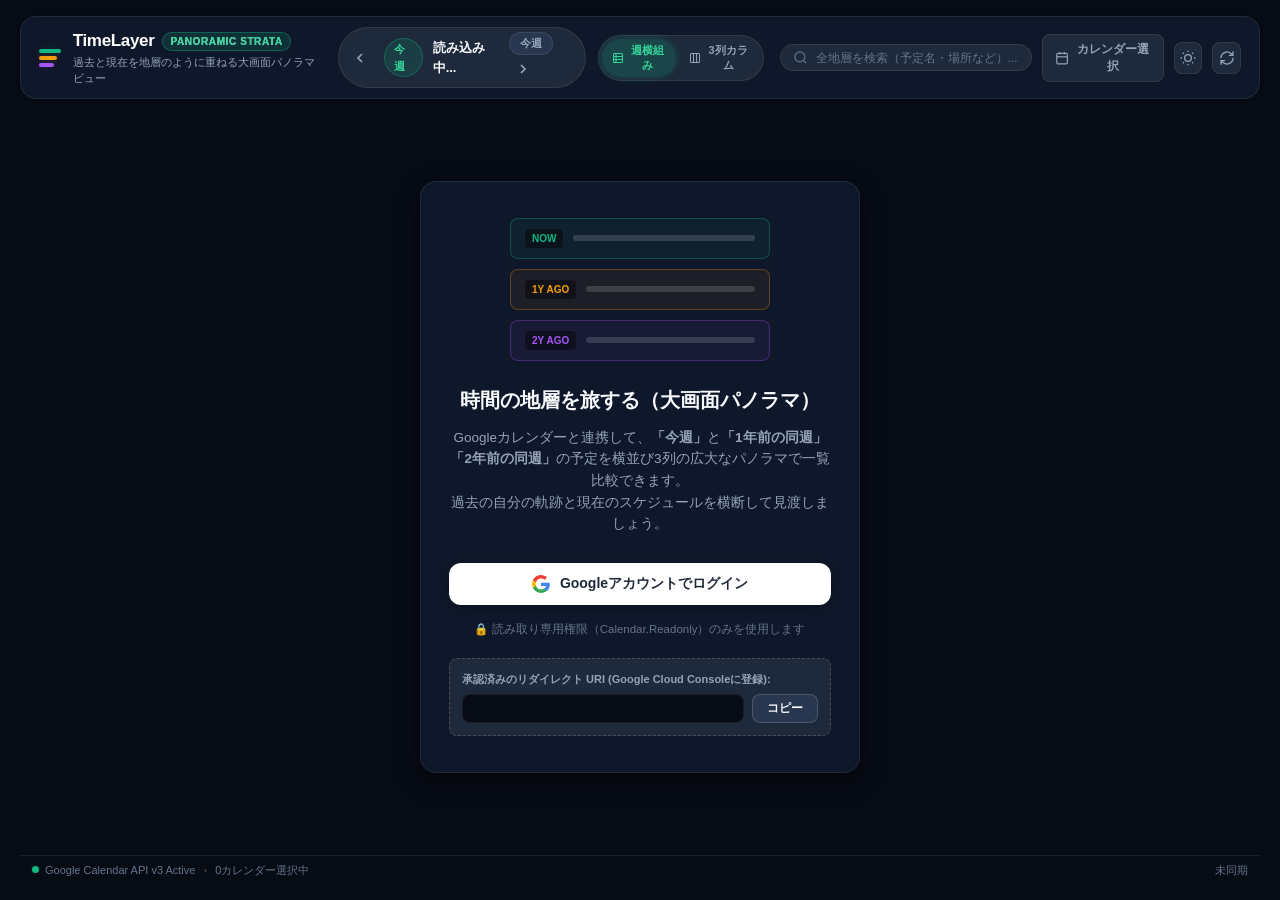
==== dashboard.html @ ed88b3fb "chore: bundle fonts locally and add CWS packaging script - Replace Google Fonts CDN with locally bun" ====
<!DOCTYPE html>
<html lang="ja">
<head>
  <meta charset="UTF-8">
  <meta name="viewport" content="width=device-width, initial-scale=1.0">
  <title>TimeLayer - 大画面地層ダッシュボード</title>
  <link rel="stylesheet" href="fonts/fonts.css">
  <link rel="stylesheet" href="dashboard.css">
</head>
<body>
  <div class="dashboard-container">
    <!-- Top Global App Bar -->
    <header class="dashboard-header">
      <div class="header-brand">
        <div class="brand-icon">
          <span class="strata-bar strata-1"></span>
          <span class="strata-bar strata-2"></span>
          <span class="strata-bar strata-3"></span>
        </div>
        <div class="brand-info">
          <h1 class="brand-title">TimeLayer <span class="badge-pro">Panoramic Strata</span></h1>
          <span class="brand-subtitle">過去と現在を地層のように重ねる大画面パノラマビュー</span>
        </div>
      </div>

      <!-- Center Week Navigator & View Switcher -->
      <div class="header-nav-center">
        <div class="week-nav-bar">
          <button id="prev-week-btn" class="nav-btn" title="前の週" aria-label="前の週">
            <svg viewBox="0 0 24 24" width="16" height="16" fill="none" stroke="currentColor" stroke-width="2.5">
              <polyline points="15 18 9 12 15 6"></polyline>
            </svg>
          </button>
          <div class="week-info">
            <span id="week-relative-label" class="week-relative-tag">今週</span>
            <span id="week-range-text" class="week-range-text">読み込み中...</span>
          </div>
          <div class="nav-right">
            <button id="today-week-btn" class="pill-btn" title="今週に戻る">今週</button>
            <button id="next-week-btn" class="nav-btn" title="次の週" aria-label="次の週">
              <svg viewBox="0 0 24 24" width="16" height="16" fill="none" stroke="currentColor" stroke-width="2.5">
                <polyline points="9 18 15 12 9 6"></polyline>
              </svg>
            </button>
          </div>
        </div>

        <!-- View Mode Switcher -->
        <div class="view-switcher" role="group" aria-label="表示モード切替">
          <button id="btn-view-matrix" class="view-switch-btn active" title="週を横組み（曜日×地層マトリクス）で比較表示">
            <svg viewBox="0 0 24 24" width="14" height="14" fill="none" stroke="currentColor" stroke-width="2">
              <rect x="3" y="3" width="18" height="18" rx="2"/>
              <line x1="3" y1="9" x2="21" y2="9"/>
              <line x1="3" y1="15" x2="21" y2="15"/>
              <line x1="8" y1="3" x2="8" y2="21"/>
            </svg>
            <span>週横組み</span>
          </button>
          <button id="btn-view-columns" class="view-switch-btn" title="年別3列カラムで縦スクロール表示">
            <svg viewBox="0 0 24 24" width="14" height="14" fill="none" stroke="currentColor" stroke-width="2">
              <rect x="3" y="3" width="18" height="18" rx="2"/>
              <line x1="9" y1="3" x2="9" y2="21"/>
              <line x1="15" y1="3" x2="15" y2="21"/>
            </svg>
            <span>3列カラム</span>
          </button>
        </div>
      </div>

      <!-- Right Header Actions -->
      <div class="header-actions">
        <!-- Search Toggle -->
        <div class="header-search-box">
          <svg class="search-icon" viewBox="0 0 24 24" width="15" height="15" fill="none" stroke="currentColor" stroke-width="2">
            <circle cx="11" cy="11" r="8"/>
            <line x1="21" y1="21" x2="16.65" y2="16.65"/>
          </svg>
          <input type="text" id="search-input" class="search-input" placeholder="全地層を検索（予定名・場所など）..." autocomplete="off">
          <button id="search-clear-btn" class="search-clear-btn hidden" title="クリア">&times;</button>
          <span id="search-match-count" class="search-match-count hidden">0件</span>
        </div>

        <!-- Calendar Selector Toggle -->
        <button id="calendar-toggle-btn" class="action-btn" title="表示カレンダーを選択・管理">
          <svg viewBox="0 0 24 24" width="16" height="16" fill="none" stroke="currentColor" stroke-width="2">
            <rect x="3" y="4" width="18" height="18" rx="2" ry="2"/>
            <line x1="16" y1="2" x2="16" y2="6"/>
            <line x1="8" y1="2" x2="8" y2="6"/>
            <line x1="3" y1="10" x2="21" y2="10"/>
          </svg>
          <span id="calendar-btn-label">カレンダー選択</span>
          <span id="calendar-badge-count" class="action-badge hidden">0</span>
        </button>

        <!-- Theme Switcher (Dark / Light) -->
        <button id="theme-toggle-btn" class="icon-btn" title="ライトモードに切り替え" aria-label="テーマ切替">
          <svg class="theme-icon sun-icon" viewBox="0 0 24 24" width="16" height="16" fill="none" stroke="currentColor" stroke-width="2">
            <circle cx="12" cy="12" r="5"/>
            <line x1="12" y1="1" x2="12" y2="3"/>
            <line x1="12" y1="21" x2="12" y2="23"/>
            <line x1="4.22" y1="4.22" x2="5.64" y2="5.64"/>
            <line x1="18.36" y1="18.36" x2="19.78" y2="19.78"/>
            <line x1="1" y1="12" x2="3" y2="12"/>
            <line x1="21" y1="12" x2="23" y2="12"/>
            <line x1="4.22" y1="19.78" x2="5.64" y2="18.36"/>
            <line x1="18.36" y1="5.64" x2="19.78" y2="4.22"/>
          </svg>
          <svg class="theme-icon moon-icon" viewBox="0 0 24 24" width="16" height="16" fill="none" stroke="currentColor" stroke-width="2">
            <path d="M21 12.79A9 9 0 1 1 11.21 3 7 7 0 0 0 21 12.79z"/>
          </svg>
        </button>

        <!-- Refresh -->
        <button id="refresh-btn" class="icon-btn" title="カレンダーを更新" aria-label="更新">
          <svg viewBox="0 0 24 24" width="16" height="16" fill="none" stroke="currentColor" stroke-width="2">
            <path d="M21 2v6h-6M3 12a9 9 0 0 1 15-6.7L21 8M3 22v-6h6M21 12a9 9 0 0 1-15 6.7L3 16"/>
          </svg>
        </button>

        <!-- Sign Out -->
        <button id="signout-btn" class="icon-btn hidden" title="ログアウト" aria-label="ログアウト">
          <svg viewBox="0 0 24 24" width="16" height="16" fill="none" stroke="currentColor" stroke-width="2">
            <path d="M9 21H5a2 2 0 0 1-2-2V5a2 2 0 0 1 2-2h4M16 17l5-5-5-5M21 12H9"/>
          </svg>
        </button>
      </div>
    </header>

    <!-- Alert Banner -->
    <div id="alert-banner" class="alert-banner hidden">
      <span class="alert-icon">⚠️</span>
      <span id="alert-message" class="alert-message"></span>
      <button id="alert-close" class="alert-close">&times;</button>
    </div>

    <!-- Calendar Manager Dropdown / Modal -->
    <div id="calendar-panel" class="calendar-modal-backdrop hidden">
      <div class="calendar-modal-card">
        <div class="calendar-panel-header">
          <div class="calendar-panel-title-group">
            <span class="panel-icon">📅</span>
            <span class="panel-title">表示カレンダーの選択</span>
            <span id="calendar-selected-summary" class="calendar-summary-tag">0件選択中</span>
          </div>
          <button id="calendar-panel-close" class="panel-close-btn">&times;</button>
        </div>

        <div class="calendar-actions-bar">
          <button id="btn-cal-all" class="cal-action-btn">すべて選択</button>
          <button id="btn-cal-primary" class="cal-action-btn">メインのみ</button>
          <button id="btn-cal-holiday" class="cal-action-btn">祝日切替</button>
          <button id="btn-cal-reload" class="cal-action-btn icon-only" title="カレンダー一覧を再取得">
            <svg viewBox="0 0 24 24" width="14" height="14" fill="none" stroke="currentColor" stroke-width="2">
              <path d="M21 2v6h-6M3 12a9 9 0 0 1 15-6.7L21 8M3 22v-6h6M21 12a9 9 0 0 1-15 6.7L3 16"/>
            </svg>
          </button>
        </div>

        <div id="calendar-list-loading" class="calendar-list-loading hidden">
          <div class="mini-spinner"></div>
          <span>カレンダーを取得中...</span>
        </div>

        <div id="calendar-list" class="calendar-list">
          <!-- JSで動的生成 -->
        </div>
      </div>
    </div>

    <!-- View 1: Auth Screen (未認証時) -->
    <section id="auth-view" class="view-panel auth-view">
      <div class="welcome-card">
        <div class="welcome-visual">
          <div class="layer-stack-visual">
            <div class="mock-layer layer-current">
              <span class="mock-badge">NOW</span>
              <span class="mock-line"></span>
            </div>
            <div class="mock-layer layer-1yr">
              <span class="mock-badge">1Y AGO</span>
              <span class="mock-line"></span>
            </div>
            <div class="mock-layer layer-2yr">
              <span class="mock-badge">2Y AGO</span>
              <span class="mock-line"></span>
            </div>
          </div>
        </div>

        <h2 class="welcome-title">時間の地層を旅する（大画面パノラマ）</h2>
        <p class="welcome-desc">
          Googleカレンダーと連携して、<strong>「今週」</strong>と<strong>「1年前の同週」「2年前の同週」</strong>の予定を横並び3列の広大なパノラマで一覧比較できます。<br>
          過去の自分の軌跡と現在のスケジュールを横断して見渡しましょう。
        </p>

        <button id="signin-btn" class="google-signin-btn">
          <svg class="google-icon" viewBox="0 0 24 24" width="18" height="18">
            <path fill="#4285F4" d="M23.745 12.27c0-.7-.06-1.4-.19-2.07H12v4.51h6.6c-.29 1.52-1.14 2.82-2.4 3.68v3.05h3.88c2.27-2.09 3.66-5.17 3.66-9.17z"/>
            <path fill="#34A853" d="M12 24c3.24 0 5.95-1.08 7.93-2.91l-3.88-3.05c-1.08.72-2.45 1.16-4.05 1.16-3.12 0-5.77-2.1-6.72-4.93H1.25v3.15C3.26 21.36 7.33 24 12 24z"/>
            <path fill="#FBBC05" d="M5.28 14.27c-.25-.72-.38-1.49-.38-2.27s.13-1.55.38-2.27V6.58H1.25C.45 8.18 0 9.99 0 12s.45 3.82 1.25 5.42l4.03-3.15z"/>
            <path fill="#EA4335" d="M12 4.75c1.77 0 3.35.61 4.6 1.8l3.42-3.42C17.95 1.19 15.24 0 12 0 7.33 0 3.26 2.64 1.25 6.58l4.03 3.15c.95-2.83 3.6-4.98 6.72-4.98z"/>
          </svg>
          <span>Googleアカウントでログイン</span>
        </button>

        <div class="auth-security-notice">
          <span>🔒 読み取り専用権限（Calendar.Readonly）のみを使用します</span>
        </div>

        <!-- Google Cloud 設定用リダイレクトURI表示 -->
        <div class="redirect-uri-box">
          <span class="redirect-uri-label">承認済みのリダイレクト URI (Google Cloud Consoleに登録):</span>
          <div class="redirect-uri-input-group">
            <input type="text" id="redirect-uri-input" readonly>
            <button id="copy-uri-btn" class="copy-btn" title="URIをコピー">コピー</button>
          </div>
        </div>
      </div>
    </section>

    <!-- View 2: Main Panoramic View (Authenticated) -->
    <main id="main-view" class="view-panel main-view hidden">
      <!-- Loading Overlay -->
      <div id="loader" class="loader-overlay hidden">
        <div class="loader-spinner"></div>
        <span class="loader-text">全地層（現在・1年前・2年前）を発掘中...</span>
      </div>

      <!-- View Mode A: Week Matrix View (週横組み: 曜日横軸 × 3地層縦軸) -->
      <div id="view-matrix" class="matrix-view">
        <div class="matrix-scroll-wrapper">
          <div class="matrix-table">
            <!-- 曜日ヘッダー行 -->
            <div class="matrix-header-row">
              <div class="matrix-corner-cell">
                <span class="matrix-corner-tag">地層 \ 曜日</span>
              </div>
              <div class="matrix-day-header" data-day="0">
                <span class="day-name day-sun">日</span>
                <span class="day-sub" id="header-date-0">-</span>
              </div>
              <div class="matrix-day-header" data-day="1">
                <span class="day-name">月</span>
                <span class="day-sub" id="header-date-1">-</span>
              </div>
              <div class="matrix-day-header" data-day="2">
                <span class="day-name">火</span>
                <span class="day-sub" id="header-date-2">-</span>
              </div>
              <div class="matrix-day-header" data-day="3">
                <span class="day-name">水</span>
                <span class="day-sub" id="header-date-3">-</span>
              </div>
              <div class="matrix-day-header" data-day="4">
                <span class="day-name">木</span>
                <span class="day-sub" id="header-date-4">-</span>
              </div>
              <div class="matrix-day-header" data-day="5">
                <span class="day-name">金</span>
                <span class="day-sub" id="header-date-5">-</span>
              </div>
              <div class="matrix-day-header" data-day="6">
                <span class="day-name day-sat">土</span>
                <span class="day-sub" id="header-date-6">-</span>
              </div>
            </div>

            <!-- 地層行 1: 表層 (現在) -->
            <div class="matrix-strata-row layer-theme-present" id="matrix-row-present">
              <div class="matrix-strata-label-cell">
                <span class="layer-pill">Layer 01</span>
                <span class="matrix-strata-title">表層 (現在)</span>
                <span id="matrix-date-present" class="matrix-strata-sub">-</span>
                <span id="matrix-count-present" class="event-count-badge">0件</span>
              </div>
              <div class="matrix-strata-content-area">
                <!-- 複数日にまたがる全日予定の帯トラック -->
                <div class="matrix-multi-day-track" id="multi-day-present"></div>
                <!-- 7曜日の通常イベントセル -->
                <div class="matrix-single-days-row">
                  <div class="matrix-day-cell" data-layer="present" data-day="0"></div>
                  <div class="matrix-day-cell" data-layer="present" data-day="1"></div>
                  <div class="matrix-day-cell" data-layer="present" data-day="2"></div>
                  <div class="matrix-day-cell" data-layer="present" data-day="3"></div>
                  <div class="matrix-day-cell" data-layer="present" data-day="4"></div>
                  <div class="matrix-day-cell" data-layer="present" data-day="5"></div>
                  <div class="matrix-day-cell" data-layer="present" data-day="6"></div>
                </div>
              </div>
            </div>

            <!-- 地層行 2: 中間層 (1年前) -->
            <div class="matrix-strata-row layer-theme-1yr" id="matrix-row-1yr">
              <div class="matrix-strata-label-cell">
                <span class="layer-pill">Layer 02</span>
                <span class="matrix-strata-title">中間層 (1年前)</span>
                <span id="matrix-date-1yr" class="matrix-strata-sub">-</span>
                <span id="matrix-count-1yr" class="event-count-badge">0件</span>
              </div>
              <div class="matrix-strata-content-area">
                <!-- 複数日にまたがる全日予定の帯トラック -->
                <div class="matrix-multi-day-track" id="multi-day-1yr"></div>
                <!-- 7曜日の通常イベントセル -->
                <div class="matrix-single-days-row">
                  <div class="matrix-day-cell" data-layer="1yr" data-day="0"></div>
                  <div class="matrix-day-cell" data-layer="1yr" data-day="1"></div>
                  <div class="matrix-day-cell" data-layer="1yr" data-day="2"></div>
                  <div class="matrix-day-cell" data-layer="1yr" data-day="3"></div>
                  <div class="matrix-day-cell" data-layer="1yr" data-day="4"></div>
                  <div class="matrix-day-cell" data-layer="1yr" data-day="5"></div>
                  <div class="matrix-day-cell" data-layer="1yr" data-day="6"></div>
                </div>
              </div>
            </div>

            <!-- 地層行 3: 深層 (2年前) -->
            <div class="matrix-strata-row layer-theme-2yr" id="matrix-row-2yr">
              <div class="matrix-strata-label-cell">
                <span class="layer-pill">Layer 03</span>
                <span class="matrix-strata-title">深層 (2年前)</span>
                <span id="matrix-date-2yr" class="matrix-strata-sub">-</span>
                <span id="matrix-count-2yr" class="event-count-badge">0件</span>
              </div>
              <div class="matrix-strata-content-area">
                <!-- 複数日にまたがる全日予定の帯トラック -->
                <div class="matrix-multi-day-track" id="multi-day-2yr"></div>
                <!-- 7曜日の通常イベントセル -->
                <div class="matrix-single-days-row">
                  <div class="matrix-day-cell" data-layer="2yr" data-day="0"></div>
                  <div class="matrix-day-cell" data-layer="2yr" data-day="1"></div>
                  <div class="matrix-day-cell" data-layer="2yr" data-day="2"></div>
                  <div class="matrix-day-cell" data-layer="2yr" data-day="3"></div>
                  <div class="matrix-day-cell" data-layer="2yr" data-day="4"></div>
                  <div class="matrix-day-cell" data-layer="2yr" data-day="5"></div>
                  <div class="matrix-day-cell" data-layer="2yr" data-day="6"></div>
                </div>
              </div>
            </div>
          </div>
        </div>
      </div>

      <!-- View Mode B: 3-Column Panoramic Strata Grid (年別3列縦スクロール) -->
      <div id="view-columns" class="columns-view hidden">
        <div class="panoramic-grid">
          <!-- Column 1: Present (Surface) -->
          <section class="strata-column layer-theme-present" id="col-present">
            <header class="column-header">
              <div class="column-badge-row">
                <span class="layer-pill">Layer 01</span>
                <span class="column-depth-title">表層 (現在)</span>
              </div>
              <div class="column-range-row">
                <span id="date-present" class="column-date-range">-</span>
                <span id="count-present" class="event-count-badge">0件</span>
              </div>
            </header>
            <div class="column-body">
              <div class="events-timeline" id="events-present"></div>
            </div>
          </section>

          <!-- Column 2: 1 Year Ago (Intermediate) -->
          <section class="strata-column layer-theme-1yr" id="col-1yr">
            <header class="column-header">
              <div class="column-badge-row">
                <span class="layer-pill">Layer 02</span>
                <span class="column-depth-title">中間層 (1年前)</span>
              </div>
              <div class="column-range-row">
                <span id="date-1yr" class="column-date-range">-</span>
                <span id="count-1yr" class="event-count-badge">0件</span>
              </div>
            </header>
            <div class="column-body">
              <div class="events-timeline" id="events-1yr"></div>
            </div>
          </section>

          <!-- Column 3: 2 Years Ago (Deep) -->
          <section class="strata-column layer-theme-2yr" id="col-2yr">
            <header class="column-header">
              <div class="column-badge-row">
                <span class="layer-pill">Layer 03</span>
                <span class="column-depth-title">深層 (2年前)</span>
              </div>
              <div class="column-range-row">
                <span id="date-2yr" class="column-date-range">-</span>
                <span id="count-2yr" class="event-count-badge">0件</span>
              </div>
            </header>
            <div class="column-body">
              <div class="events-timeline" id="events-2yr"></div>
            </div>
          </section>
        </div>
      </div>
    </main>

    <!-- Bottom Status Bar -->
    <footer class="dashboard-footer">
      <div class="footer-left">
        <span class="footer-status">Google Calendar API v3 Active</span>
        <span class="footer-divider">•</span>
        <span id="footer-cal-count" class="footer-detail">0カレンダー選択中</span>
      </div>
      <div class="footer-right">
        <span id="last-updated" class="last-updated">未同期</span>
      </div>
    </footer>
  </div>

  <script src="timelayer-core.js"></script>
  <script src="dashboard.js"></script>
</body>
</html>
---- fonts/fonts.css ----
/* ==========================================================================
   Plus Jakarta Sans - Local Variable WebFont (Weights 400-800)
   Self-contained within extension package (Offline ready, zero external calls)
   ========================================================================== */

/* Latin Extended */
@font-face {
  font-family: 'Plus Jakarta Sans';
  font-style: normal;
  font-weight: 400 800;
  font-display: swap;
  src: url('./plus-jakarta-sans-latin-ext.woff2') format('woff2');
  unicode-range: U+0100-02BA, U+02BD-02C5, U+02C7-02CC, U+02CE-02D7, U+02DD-02FF, U+0304, U+0308, U+0329, U+1D00-1DBF, U+1E00-1E9F, U+1EF2-1EFF, U+2020, U+20A0-20AB, U+20AD-20C4, U+2113, U+2C60-2C7F, U+A720-A7FF;
}

/* Latin Basic + Common Symbols */
@font-face {
  font-family: 'Plus Jakarta Sans';
  font-style: normal;
  font-weight: 400 800;
  font-display: swap;
  src: url('./plus-jakarta-sans-latin.woff2') format('woff2');
  unicode-range: U+0000-00FF, U+0131, U+0152-0153, U+02BB-02BC, U+02C6, U+02DA, U+02DC, U+0304, U+0308, U+0329, U+2000-206F, U+20AC, U+2122, U+2191, U+2193, U+2212, U+2215, U+FEFF, U+FFFD;
}
---- dashboard.css ----
/* ==========================================================================
   TimeLayer - Large Screen Dashboard Stylesheet
   Theme: Panoramic Geological Stratum / Modern Sleek Dark
   ========================================================================== */

:root {
  --font-family: 'Plus Jakarta Sans', -apple-system, BlinkMacSystemFont, 'Segoe UI', Roboto, 'Hiragino Sans', 'Hiragino Kaku Gothic ProN', 'Yu Gothic UI', Meiryo, 'Noto Sans JP', sans-serif;
  
  /* Base Palette */
  --bg-primary: #070b14;
  --bg-secondary: #0f172a;
  --bg-surface: #1e293b;
  --bg-surface-elevated: #28374f;
  --border-subtle: rgba(255, 255, 255, 0.08);
  --border-strong: rgba(255, 255, 255, 0.16);
  
  /* Text */
  --text-main: #f8fafc;
  --text-secondary: #94a3b8;
  --text-tertiary: #64748b;
  
  /* Layer 1: Present (Surface / Emerald-Cyan) */
  --l1-color: #10b981;
  --l1-light: #34d399;
  --l1-bg: rgba(16, 185, 129, 0.06);
  --l1-border: rgba(16, 185, 129, 0.3);
  --l1-glow: rgba(16, 185, 129, 0.18);

  /* Layer 2: 1 Year Ago (Intermediate / Warm Amber) */
  --l2-color: #f59e0b;
  --l2-light: #fbbf24;
  --l2-bg: rgba(245, 158, 11, 0.06);
  --l2-border: rgba(245, 158, 11, 0.3);
  --l2-glow: rgba(245, 158, 11, 0.18);

  /* Layer 3: 2 Years Ago (Deep / Cosmic Amethyst) */
  --l3-color: #a855f7;
  --l3-light: #c084fc;
  --l3-bg: rgba(168, 85, 247, 0.06);
  --l3-border: rgba(168, 85, 247, 0.3);
  --l3-glow: rgba(168, 85, 247, 0.18);

  /* Common radii and shadows */
  --radius-sm: 8px;
  --radius-md: 12px;
  --radius-lg: 16px;
  --radius-pill: 9999px;
  --shadow-sm: 0 1px 3px rgba(0, 0, 0, 0.4);
  --shadow-card: 0 8px 24px -4px rgba(0, 0, 0, 0.5), 0 3px 8px -2px rgba(0, 0, 0, 0.3);
  --transition-fast: 0.16s cubic-bezier(0.4, 0, 0.2, 1);
  --transition-smooth: 0.28s cubic-bezier(0.4, 0, 0.2, 1);
}

/* Light Mode Overrides */
[data-theme="light"] {
  /* Base Palette */
  --bg-primary: #f8fafc;
  --bg-secondary: #ffffff;
  --bg-surface: #f1f5f9;
  --bg-surface-elevated: #e2e8f0;
  --border-subtle: rgba(0, 0, 0, 0.08);
  --border-strong: rgba(0, 0, 0, 0.16);
  
  /* Text */
  --text-main: #0f172a;
  --text-secondary: #475569;
  --text-tertiary: #94a3b8;
  
  /* Layer 1: Present (Surface / Emerald) */
  --l1-color: #059669;
  --l1-light: #10b981;
  --l1-bg: rgba(16, 185, 129, 0.08);
  --l1-border: rgba(16, 185, 129, 0.35);
  --l1-glow: rgba(16, 185, 129, 0.14);

  /* Layer 2: 1 Year Ago (Intermediate / Warm Amber) */
  --l2-color: #d97706;
  --l2-light: #f59e0b;
  --l2-bg: rgba(245, 158, 11, 0.08);
  --l2-border: rgba(245, 158, 11, 0.35);
  --l2-glow: rgba(245, 158, 11, 0.14);

  /* Layer 3: 2 Years Ago (Deep / Cosmic Amethyst) */
  --l3-color: #9333ea;
  --l3-light: #a855f7;
  --l3-bg: rgba(168, 85, 247, 0.08);
  --l3-border: rgba(168, 85, 247, 0.35);
  --l3-glow: rgba(168, 85, 247, 0.14);

  /* Shadows */
  --shadow-sm: 0 1px 3px rgba(0, 0, 0, 0.06);
  --shadow-card: 0 8px 24px -4px rgba(0, 0, 0, 0.08), 0 3px 8px -2px rgba(0, 0, 0, 0.04);
}

/* Theme Toggle Button Icons */
#theme-toggle-btn .sun-icon {
  display: block;
}
#theme-toggle-btn .moon-icon {
  display: none;
}
[data-theme="light"] #theme-toggle-btn .sun-icon {
  display: none;
}
[data-theme="light"] #theme-toggle-btn .moon-icon {
  display: block;
}

/* Light Mode Visual Refinements */
[data-theme="light"] .brand-title {
  background: linear-gradient(135deg, #0f172a 30%, #334155 100%);
  -webkit-background-clip: text;
  -webkit-text-fill-color: transparent;
}

[data-theme="light"] .header-search-box {
  background: #ffffff;
  border-color: var(--border-strong);
}

[data-theme="light"] .search-input {
  color: var(--text-main);
}

[data-theme="light"] .matrix-multi-day-track {
  background: rgba(0, 0, 0, 0.025);
}

[data-theme="light"] .matrix-day-cell:hover {
  background: rgba(0, 0, 0, 0.02);
}

[data-theme="light"] .matrix-day-cell.is-today {
  background: rgba(16, 185, 129, 0.06);
}

[data-theme="light"] .matrix-day-cell-empty {
  color: rgba(0, 0, 0, 0.2);
}

[data-theme="light"] .event-item:hover {
  box-shadow: 0 3px 10px rgba(0, 0, 0, 0.08);
}

[data-theme="light"] .event-count-badge,
[data-theme="light"] .all-day-tag,
[data-theme="light"] .event-cal-pill {
  background: rgba(0, 0, 0, 0.05);
}

[data-theme="light"] .calendar-modal-backdrop {
  background: rgba(15, 23, 42, 0.35);
}

[data-theme="light"] ::-webkit-scrollbar-thumb {
  background: rgba(0, 0, 0, 0.15);
}
[data-theme="light"] ::-webkit-scrollbar-thumb:hover {
  background: rgba(0, 0, 0, 0.28);
}

/* Reset & Box Sizing */
*, *::before, *::after {
  box-sizing: border-box;
  margin: 0;
  padding: 0;
}

body {
  font-family: var(--font-family);
  background-color: var(--bg-primary);
  color: var(--text-main);
  line-height: 1.5;
  -webkit-font-smoothing: antialiased;
  overflow: hidden;
  height: 100vh;
  font-size: 13px;
}

/* Scrollbar Customization */
::-webkit-scrollbar {
  width: 7px;
  height: 7px;
}
::-webkit-scrollbar-track {
  background: transparent;
}
::-webkit-scrollbar-thumb {
  background: var(--border-subtle);
  border-radius: var(--radius-pill);
}
::-webkit-scrollbar-thumb:hover {
  background: var(--text-tertiary);
}

/* Main Container Layout */
.dashboard-container {
  display: flex;
  flex-direction: column;
  height: 100vh;
  padding: 16px 20px;
  gap: 14px;
}

/* ==========================================================================
   Header (Global App Bar)
   ========================================================================== */
.dashboard-header {
  display: flex;
  align-items: center;
  justify-content: space-between;
  padding: 10px 18px;
  background: var(--bg-secondary);
  border: 1px solid var(--border-subtle);
  border-radius: var(--radius-lg);
  backdrop-filter: blur(12px);
  gap: 16px;
  box-shadow: var(--shadow-sm);
  flex-shrink: 0;
}

.header-brand {
  display: flex;
  align-items: center;
  gap: 12px;
}

.brand-icon {
  display: flex;
  flex-direction: column;
  gap: 3px;
  width: 24px;
  height: 22px;
  justify-content: center;
}

.strata-bar {
  display: block;
  height: 4px;
  border-radius: 2px;
}
.strata-1 { background: var(--l1-color); width: 100%; box-shadow: 0 0 8px var(--l1-glow); }
.strata-2 { background: var(--l2-color); width: 85%; box-shadow: 0 0 8px var(--l2-glow); }
.strata-3 { background: var(--l3-color); width: 70%; box-shadow: 0 0 8px var(--l3-glow); }

.brand-title {
  font-size: 17px;
  font-weight: 800;
  letter-spacing: -0.02em;
  background: linear-gradient(135deg, #ffffff 40%, #cbd5e1 100%);
  -webkit-background-clip: text;
  -webkit-text-fill-color: transparent;
  display: flex;
  align-items: center;
  gap: 8px;
}

.badge-pro {
  font-size: 10px;
  font-weight: 700;
  text-transform: uppercase;
  letter-spacing: 0.06em;
  padding: 1px 7px;
  border-radius: var(--radius-pill);
  background: rgba(16, 185, 129, 0.16);
  color: var(--l1-light);
  border: 1px solid rgba(16, 185, 129, 0.35);
  -webkit-text-fill-color: var(--l1-light);
}

.brand-subtitle {
  font-size: 11px;
  color: var(--text-secondary);
  display: block;
}

/* Center Week Navigation */
.header-nav-center {
  display: flex;
  align-items: center;
}

.week-nav-bar {
  display: flex;
  align-items: center;
  gap: 8px;
  background: var(--bg-surface);
  border: 1px solid var(--border-subtle);
  border-radius: var(--radius-pill);
  padding: 4px 8px;
}

.nav-btn {
  display: inline-flex;
  align-items: center;
  justify-content: center;
  width: 28px;
  height: 28px;
  background: transparent;
  border: none;
  border-radius: var(--radius-pill);
  color: var(--text-secondary);
  cursor: pointer;
  transition: all var(--transition-fast);
}
.nav-btn:hover {
  background: var(--bg-surface-elevated);
  color: var(--text-main);
}

.week-info {
  display: flex;
  align-items: center;
  gap: 10px;
  padding: 0 4px;
}

.week-relative-tag {
  background: rgba(16, 185, 129, 0.15);
  color: var(--l1-light);
  font-weight: 700;
  font-size: 11px;
  padding: 2px 9px;
  border-radius: var(--radius-pill);
  border: 1px solid rgba(16, 185, 129, 0.3);
}

.week-range-text {
  font-size: 13px;
  font-weight: 700;
  color: var(--text-main);
  letter-spacing: -0.01em;
}

.pill-btn {
  font-size: 11px;
  font-weight: 600;
  background: var(--bg-surface-elevated);
  border: 1px solid var(--border-subtle);
  color: var(--text-secondary);
  border-radius: var(--radius-pill);
  padding: 3px 10px;
  cursor: pointer;
  transition: all var(--transition-fast);
}
.pill-btn:hover {
  background: var(--border-strong);
  color: var(--text-main);
}

.view-switcher {
  display: flex;
  align-items: center;
  gap: 3px;
  background: var(--bg-surface);
  border: 1px solid var(--border-subtle);
  border-radius: var(--radius-pill);
  padding: 3px;
  margin-left: 12px;
}

.view-switch-btn {
  display: inline-flex;
  align-items: center;
  gap: 5px;
  padding: 4px 10px;
  border-radius: var(--radius-pill);
  border: none;
  background: transparent;
  color: var(--text-secondary);
  font-size: 11px;
  font-weight: 700;
  cursor: pointer;
  transition: all var(--transition-fast);
}

.view-switch-btn:hover {
  color: var(--text-main);
}

.view-switch-btn.active {
  background: rgba(16, 185, 129, 0.2);
  color: var(--l1-light);
  box-shadow: 0 0 8px rgba(16, 185, 129, 0.25);
}

/* Header Right Actions */
.header-actions {
  display: flex;
  align-items: center;
  gap: 10px;
}

.header-search-box {
  display: flex;
  align-items: center;
  gap: 8px;
  background: var(--bg-surface);
  border: 1px solid var(--border-subtle);
  border-radius: var(--radius-pill);
  padding: 5px 12px;
  width: 280px;
  transition: all var(--transition-fast);
}

.header-search-box:focus-within {
  border-color: var(--l1-color);
  box-shadow: 0 0 10px rgba(16, 185, 129, 0.2);
  width: 320px;
}

.search-icon {
  color: var(--text-tertiary);
  flex-shrink: 0;
}

.search-input {
  flex: 1;
  background: transparent;
  border: none;
  color: var(--text-main);
  font-size: 12px;
  font-family: inherit;
  outline: none;
}

.search-input::placeholder {
  color: var(--text-tertiary);
}

.search-clear-btn {
  background: none;
  border: none;
  color: var(--text-tertiary);
  font-size: 15px;
  cursor: pointer;
  line-height: 1;
}
.search-clear-btn:hover {
  color: var(--text-main);
}

.search-match-count {
  font-size: 10.5px;
  color: var(--l1-light);
  font-weight: 700;
  white-space: nowrap;
}

.action-btn {
  position: relative;
  display: inline-flex;
  align-items: center;
  gap: 7px;
  padding: 6px 12px;
  background: var(--bg-surface);
  border: 1px solid var(--border-subtle);
  border-radius: var(--radius-sm);
  color: var(--text-secondary);
  font-size: 12px;
  font-weight: 600;
  cursor: pointer;
  transition: all var(--transition-fast);
}

.action-btn:hover {
  background: var(--bg-surface-elevated);
  color: var(--text-main);
  border-color: var(--border-strong);
}

.action-btn.active {
  background: rgba(16, 185, 129, 0.15);
  color: var(--l1-light);
  border-color: var(--l1-color);
}

.icon-btn {
  display: inline-flex;
  align-items: center;
  justify-content: center;
  width: 32px;
  height: 32px;
  border: 1px solid var(--border-subtle);
  background: var(--bg-surface);
  color: var(--text-secondary);
  border-radius: var(--radius-sm);
  cursor: pointer;
  transition: all var(--transition-fast);
}

.icon-btn:hover {
  background: var(--bg-surface-elevated);
  color: var(--text-main);
  border-color: var(--border-strong);
}

.action-badge {
  position: absolute;
  top: -4px;
  right: -4px;
  min-width: 17px;
  height: 17px;
  padding: 0 4px;
  border-radius: var(--radius-pill);
  background: var(--l1-color);
  color: #042f2e;
  font-size: 10px;
  font-weight: 800;
  display: flex;
  align-items: center;
  justify-content: center;
  border: 2px solid var(--bg-secondary);
}

/* Alert Banner */
.alert-banner {
  display: flex;
  align-items: center;
  gap: 10px;
  padding: 10px 16px;
  background: rgba(239, 68, 68, 0.15);
  border: 1px solid rgba(239, 68, 68, 0.35);
  border-radius: var(--radius-sm);
  color: #fca5a5;
  font-size: 12.5px;
}
.alert-message { flex: 1; }
.alert-close {
  background: none;
  border: none;
  color: #fca5a5;
  font-size: 18px;
  cursor: pointer;
}

.hidden { display: none !important; }

/* ==========================================================================
   Calendar Selector Modal
   ========================================================================== */
.calendar-modal-backdrop {
  position: fixed;
  inset: 0;
  background: rgba(0, 0, 0, 0.65);
  backdrop-filter: blur(4px);
  z-index: 1000;
  display: flex;
  align-items: center;
  justify-content: center;
  padding: 20px;
  animation: fadeIn 0.18s ease-out;
}

@keyframes fadeIn {
  from { opacity: 0; }
  to { opacity: 1; }
}

.calendar-modal-card {
  background: var(--bg-secondary);
  border: 1px solid var(--border-strong);
  border-radius: var(--radius-lg);
  width: 100%;
  max-width: 460px;
  padding: 18px;
  display: flex;
  flex-direction: column;
  gap: 12px;
  box-shadow: var(--shadow-card);
  animation: scaleUp 0.2s cubic-bezier(0.16, 1, 0.3, 1);
}

@keyframes scaleUp {
  from { transform: scale(0.96); opacity: 0; }
  to { transform: scale(1); opacity: 1; }
}

.calendar-panel-header {
  display: flex;
  align-items: center;
  justify-content: space-between;
  border-bottom: 1px solid var(--border-subtle);
  padding-bottom: 10px;
}

.calendar-panel-title-group {
  display: flex;
  align-items: center;
  gap: 8px;
}

.panel-title {
  font-size: 14px;
  font-weight: 700;
  color: var(--text-main);
}

.calendar-summary-tag {
  font-size: 10.5px;
  font-weight: 700;
  padding: 2px 7px;
  border-radius: var(--radius-pill);
  background: rgba(16, 185, 129, 0.16);
  color: var(--l1-light);
  border: 1px solid rgba(16, 185, 129, 0.35);
}

.panel-close-btn {
  background: none;
  border: none;
  color: var(--text-tertiary);
  font-size: 20px;
  cursor: pointer;
  line-height: 1;
}
.panel-close-btn:hover { color: var(--text-main); }

.calendar-actions-bar {
  display: flex;
  align-items: center;
  gap: 8px;
}

.cal-action-btn {
  font-size: 11px;
  font-weight: 600;
  padding: 4px 10px;
  background: var(--bg-surface);
  border: 1px solid var(--border-subtle);
  color: var(--text-secondary);
  border-radius: var(--radius-sm);
  cursor: pointer;
  transition: all var(--transition-fast);
}

.cal-action-btn:hover {
  background: var(--bg-surface-elevated);
  color: var(--text-main);
  border-color: var(--border-strong);
}

.cal-action-btn.icon-only {
  display: inline-flex;
  align-items: center;
  justify-content: center;
  padding: 5px;
  margin-left: auto;
}

.calendar-list {
  display: flex;
  flex-direction: column;
  gap: 6px;
  max-height: 280px;
  overflow-y: auto;
  padding-right: 4px;
}

.calendar-item {
  display: flex;
  align-items: center;
  justify-content: space-between;
  padding: 8px 10px;
  border-radius: var(--radius-sm);
  background: var(--bg-surface);
  border: 1px solid var(--border-subtle);
  cursor: pointer;
  user-select: none;
  transition: all var(--transition-fast);
}

.calendar-item:hover {
  background: var(--bg-surface-elevated);
  border-color: var(--border-strong);
}

.calendar-item.is-selected {
  border-color: rgba(16, 185, 129, 0.45);
  background: rgba(16, 185, 129, 0.08);
}

.cal-item-left {
  display: flex;
  align-items: center;
  gap: 10px;
  flex: 1;
  min-width: 0;
}

.cal-color-dot {
  width: 12px;
  height: 12px;
  border-radius: 50%;
  flex-shrink: 0;
  box-shadow: 0 0 6px rgba(0, 0, 0, 0.4);
}

.cal-item-name {
  font-size: 12.5px;
  font-weight: 600;
  color: var(--text-main);
  white-space: nowrap;
  overflow: hidden;
  text-overflow: ellipsis;
}

.cal-tag {
  font-size: 9.5px;
  padding: 2px 6px;
  border-radius: 4px;
  font-weight: 700;
  flex-shrink: 0;
}

.cal-tag-primary {
  background: rgba(59, 130, 246, 0.2);
  color: #60a5fa;
  border: 1px solid rgba(59, 130, 246, 0.3);
}

.cal-tag-holiday {
  background: rgba(239, 68, 68, 0.2);
  color: #f87171;
  border: 1px solid rgba(239, 68, 68, 0.3);
}

.cal-checkbox {
  appearance: none;
  width: 18px;
  height: 18px;
  border: 1.5px solid var(--border-strong);
  border-radius: 4px;
  background: var(--bg-primary);
  cursor: pointer;
  position: relative;
  transition: all var(--transition-fast);
  flex-shrink: 0;
}

.cal-checkbox:checked {
  background: var(--l1-color);
  border-color: var(--l1-color);
}

.cal-checkbox:checked::after {
  content: "";
  position: absolute;
  left: 5px;
  top: 2px;
  width: 5px;
  height: 9px;
  border: solid #042f2e;
  border-width: 0 2.5px 2.5px 0;
  transform: rotate(45deg);
}

/* ==========================================================================
   Main View Modes: Matrix (週横組み) & Columns (3列カラム)
   ========================================================================== */
.main-view {
  flex: 1;
  display: flex;
  flex-direction: column;
  min-height: 0;
  position: relative;
}

/* 1. Week Matrix View (週横組み: 7曜日横軸 × 3地層縦軸) */
.matrix-view {
  flex: 1;
  display: flex;
  flex-direction: column;
  min-height: 0;
  height: 100%;
}

.matrix-scroll-wrapper {
  flex: 1;
  overflow: auto;
  border: 1px solid var(--border-subtle);
  border-radius: var(--radius-lg);
  background: var(--bg-secondary);
  box-shadow: var(--shadow-sm);
  display: flex;
  flex-direction: column;
}

.matrix-table {
  display: flex;
  flex-direction: column;
  min-width: 1140px;
  flex: 1;
}

/* 曜日ヘッダー行 */
.matrix-header-row {
  display: grid;
  grid-template-columns: 160px repeat(7, minmax(140px, 1fr));
  position: sticky;
  top: 0;
  z-index: 30;
  background: var(--bg-surface-elevated);
}

.matrix-corner-cell {
  background: var(--bg-surface-elevated);
  padding: 10px 12px;
  display: flex;
  align-items: center;
  justify-content: center;
  border-bottom: 2px solid var(--border-strong);
  border-right: 1px solid var(--border-subtle);
}

.matrix-corner-tag {
  font-size: 10px;
  font-weight: 800;
  color: var(--text-tertiary);
  text-transform: uppercase;
  letter-spacing: 0.05em;
}

.matrix-day-header {
  background: var(--bg-surface-elevated);
  padding: 8px 10px;
  display: flex;
  flex-direction: column;
  align-items: center;
  justify-content: center;
  gap: 2px;
  border-bottom: 2px solid var(--border-strong);
  border-right: 1px solid var(--border-subtle);
}

.matrix-day-header .day-name {
  font-size: 12.5px;
  font-weight: 800;
  color: var(--text-main);
}

.matrix-day-header .day-name.day-sun { color: #f87171; }
.matrix-day-header .day-name.day-sat { color: #60a5fa; }

.matrix-day-header .day-sub {
  font-size: 10px;
  color: var(--text-tertiary);
  font-weight: 600;
}

.matrix-day-header.is-today {
  background: rgba(16, 185, 129, 0.14);
}
.matrix-day-header.is-today .day-name {
  color: var(--l1-light);
}

/* 各地層行 (Layer Rows) */
.matrix-strata-row {
  display: grid;
  grid-template-columns: 160px 1fr;
  border-bottom: 2px solid var(--border-subtle);
  min-height: 200px;
}

.matrix-strata-label-cell {
  position: sticky;
  left: 0;
  z-index: 10;
  background: var(--bg-surface);
  padding: 14px 10px;
  display: flex;
  flex-direction: column;
  align-items: flex-start;
  gap: 6px;
  border-right: 2px solid var(--border-strong);
  border-left: 4px solid transparent;
  justify-content: center;
}

.matrix-strata-row.layer-theme-present .matrix-strata-label-cell {
  border-left-color: var(--l1-color);
  background: linear-gradient(90deg, rgba(16, 185, 129, 0.08) 0%, var(--bg-surface) 100%);
}

.matrix-strata-row.layer-theme-1yr .matrix-strata-label-cell {
  border-left-color: var(--l2-color);
  background: linear-gradient(90deg, rgba(245, 158, 11, 0.08) 0%, var(--bg-surface) 100%);
}

.matrix-strata-row.layer-theme-2yr .matrix-strata-label-cell {
  border-left-color: var(--l3-color);
  background: linear-gradient(90deg, rgba(168, 85, 247, 0.08) 0%, var(--bg-surface) 100%);
}

.matrix-strata-title {
  font-size: 13px;
  font-weight: 800;
  color: var(--text-main);
}

.matrix-strata-sub {
  font-size: 10.5px;
  color: var(--text-tertiary);
  font-weight: 600;
}

/* 右側コンテンツエリア (複数日帯トラック + 単日イベント行) */
.matrix-strata-content-area {
  display: flex;
  flex-direction: column;
  min-width: 0;
  background: var(--bg-primary);
}

/* 複数日にまたがる全日予定・終日予定の帯トラック (隙間なく行圧縮) */
.matrix-multi-day-track {
  display: grid;
  grid-template-columns: repeat(7, minmax(140px, 1fr));
  grid-auto-flow: dense;
  gap: 2.5px 5px;
  padding: 4px 6px;
  background: rgba(0, 0, 0, 0.22);
  border-bottom: 1px dashed var(--border-subtle);
  min-height: auto;
  align-items: stretch;
}

.matrix-multi-day-track:empty {
  display: none;
}

/* 終日・複数日帯バナー本体 */
.multi-day-banner,
.all-day-banner {
  display: flex;
  align-items: center;
  justify-content: space-between;
  gap: 4px;
  padding: 2px 6px;
  border-radius: var(--radius-sm);
  background: var(--event-cal-color, #3b82f6);
  color: #ffffff;
  font-size: 11px;
  font-weight: 600;
  box-shadow: 0 1px 3px rgba(0, 0, 0, 0.3);
  cursor: pointer;
  transition: all var(--transition-fast);
  min-width: 0;
  min-height: 22px;
  box-sizing: border-box;
  position: relative;
  z-index: 2;
  border: 1px solid rgba(255, 255, 255, 0.2);
}

.multi-day-banner:hover,
.all-day-banner:hover {
  filter: brightness(1.15);
  transform: translateY(-0.5px);
  box-shadow: 0 2px 6px rgba(0, 0, 0, 0.4);
}

.multi-day-banner.is-holiday-banner,
.all-day-banner.is-holiday-banner {
  background: linear-gradient(90deg, #dc2626 0%, #ef4444 100%);
  border-color: rgba(254, 202, 202, 0.4);
}

.multi-day-banner .banner-title {
  white-space: nowrap;
  overflow: hidden;
  text-overflow: ellipsis;
  flex: 1;
  min-width: 0;
  line-height: 1.25;
}

.multi-day-banner .banner-pill {
  font-size: 8.5px;
  padding: 1px 4px;
  border-radius: 9999px;
  background: rgba(0, 0, 0, 0.35);
  color: #f8fafc;
  flex-shrink: 0;
  font-weight: 600;
  line-height: 1.2;
}

/* 7曜日の通常イベントセル行 */
.matrix-single-days-row {
  display: grid;
  grid-template-columns: repeat(7, minmax(140px, 1fr));
  flex: 1;
}

/* 7曜日の各セル */
.matrix-day-cell {
  padding: 8px 7px;
  background: var(--bg-primary);
  border-right: 1px solid var(--border-subtle);
  display: flex;
  flex-direction: column;
  gap: 6px;
  min-height: 160px;
  max-height: 280px;
  overflow-y: auto;
  transition: background-color var(--transition-fast);
}

.matrix-day-cell:last-child {
  border-right: none;
}

.matrix-day-cell:hover {
  background: rgba(255, 255, 255, 0.015);
}

.matrix-day-cell.is-today {
  background: rgba(16, 185, 129, 0.035);
}

.matrix-day-cell-empty {
  display: flex;
  align-items: center;
  justify-content: center;
  height: 100%;
  color: rgba(255, 255, 255, 0.12);
  font-size: 13px;
  font-style: italic;
}

/* 祝日ヘッダーバッジ（マトリクスセル内） */
.matrix-cell-holiday-tag {
  font-size: 9.5px;
  font-weight: 700;
  color: #fca5a5;
  background: rgba(239, 68, 68, 0.2);
  border: 1px solid rgba(239, 68, 68, 0.35);
  padding: 1px 6px;
  border-radius: var(--radius-pill);
  display: inline-block;
  margin-bottom: 2px;
  white-space: nowrap;
  overflow: hidden;
  text-overflow: ellipsis;
  flex-shrink: 0;
}

/* 2. 3-Column Panoramic Strata Grid (年別3列カラム) */
.columns-view {
  flex: 1;
  display: flex;
  flex-direction: column;
  min-height: 0;
  height: 100%;
}

.panoramic-grid {
  flex: 1;
  display: grid;
  grid-template-columns: repeat(3, minmax(0, 1fr));
  gap: 16px;
  min-height: 0;
  height: 100%;
}

.strata-column {
  background: var(--bg-secondary);
  border: 1px solid var(--border-subtle);
  border-radius: var(--radius-lg);
  display: flex;
  flex-direction: column;
  min-height: 0;
  overflow: hidden;
  box-shadow: var(--shadow-sm);
  transition: border-color var(--transition-smooth), box-shadow var(--transition-smooth);
}

.strata-column:hover {
  border-color: var(--border-strong);
}

/* Column Themes */
.layer-theme-present {
  border-top: 4px solid var(--l1-color);
}
.layer-theme-present:hover {
  box-shadow: 0 6px 20px var(--l1-glow);
}

.layer-theme-1yr {
  border-top: 4px solid var(--l2-color);
}
.layer-theme-1yr:hover {
  box-shadow: 0 6px 20px var(--l2-glow);
}

.layer-theme-2yr {
  border-top: 4px solid var(--l3-color);
}
.layer-theme-2yr:hover {
  box-shadow: 0 6px 20px var(--l3-glow);
}

/* Column Header */
.column-header {
  padding: 12px 16px;
  background: var(--bg-surface);
  border-bottom: 1px solid var(--border-subtle);
  display: flex;
  flex-direction: column;
  gap: 6px;
  flex-shrink: 0;
}

.column-badge-row {
  display: flex;
  align-items: center;
  gap: 8px;
}

.layer-pill {
  font-size: 10px;
  font-weight: 800;
  text-transform: uppercase;
  letter-spacing: 0.05em;
  padding: 2px 7px;
  border-radius: 4px;
}

.layer-theme-present .layer-pill { background: rgba(16, 185, 129, 0.2); color: var(--l1-light); }
.layer-theme-1yr .layer-pill { background: rgba(245, 158, 11, 0.2); color: var(--l2-light); }
.layer-theme-2yr .layer-pill { background: rgba(168, 85, 247, 0.2); color: var(--l3-light); }

.column-depth-title {
  font-size: 14px;
  font-weight: 700;
  color: var(--text-main);
}

.column-range-row {
  display: flex;
  align-items: center;
  justify-content: space-between;
}

.column-date-range {
  font-size: 12px;
  font-weight: 600;
  color: var(--text-tertiary);
}

.event-count-badge {
  font-size: 11px;
  font-weight: 700;
  color: var(--text-secondary);
  background: rgba(255, 255, 255, 0.06);
  padding: 2px 8px;
  border-radius: var(--radius-pill);
}

/* Column Body (Scrollable Events Timeline) */
.column-body {
  flex: 1;
  padding: 12px 14px 16px;
  overflow-y: auto;
  overflow-x: hidden;
  min-height: 0;
  background: var(--bg-primary);
  scrollbar-width: thin;
  scrollbar-color: var(--border-strong) transparent;
}

.column-body::-webkit-scrollbar {
  width: 6px;
}
.column-body::-webkit-scrollbar-track {
  background: transparent;
}
.column-body::-webkit-scrollbar-thumb {
  background: var(--border-strong);
  border-radius: var(--radius-pill);
}
.column-body::-webkit-scrollbar-thumb:hover {
  background: var(--text-tertiary);
}

.events-timeline {
  display: flex;
  flex-direction: column;
  gap: 12px;
}

/* Day Groups */
.day-group {
  display: flex;
  flex-direction: column;
  gap: 6px;
  box-sizing: border-box;
  transition: min-height 0.15s ease-out;
}

.day-group-events {
  display: flex;
  flex-direction: column;
  gap: 6px;
  flex: 1;
  min-height: 0;
}

.day-empty-placeholder {
  display: flex;
  align-items: center;
  justify-content: center;
  padding: 10px 8px;
  background: rgba(255, 255, 255, 0.02);
  border: 1px dashed var(--border-subtle);
  border-radius: var(--radius-sm);
  color: var(--text-tertiary);
  font-size: 11px;
  font-style: italic;
  flex: 1;
  min-height: 38px;
  box-sizing: border-box;
}

[data-theme="light"] .day-empty-placeholder {
  background: rgba(0, 0, 0, 0.02);
  border-color: rgba(0, 0, 0, 0.08);
  color: #94a3b8;
}

.day-header {
  display: flex;
  align-items: center;
  justify-content: space-between;
  padding: 4px 6px 3px;
  border-bottom: 1px dashed var(--border-subtle);
  font-size: 11.5px;
  font-weight: 700;
  color: var(--text-secondary);
}

.day-header-left {
  display: flex;
  align-items: center;
  gap: 8px;
}

.day-header.is-today .day-title-text {
  color: var(--l1-light);
}

.day-header.is-holiday .day-title-text {
  color: #f87171;
}

.day-holiday-badge {
  font-size: 10px;
  font-weight: 700;
  color: #fca5a5;
  background: rgba(239, 68, 68, 0.2);
  border: 1px solid rgba(239, 68, 68, 0.35);
  padding: 1px 6px;
  border-radius: var(--radius-pill);
}

.today-indicator {
  font-size: 9.5px;
  padding: 1px 6px;
  background: var(--l1-color);
  color: #042f2e;
  border-radius: 3px;
  font-weight: 800;
}

/* Event Item Card (予定名1行フル幅表示 & メタ情報行) */
.event-item {
  display: flex;
  flex-direction: column;
  gap: 3px;
  padding: 6px 8px;
  background: var(--bg-surface);
  border: 1px solid var(--border-subtle);
  border-left: 3.5px solid var(--event-cal-color, var(--border-subtle));
  border-radius: var(--radius-sm);
  transition: all var(--transition-fast);
}

.event-item:hover {
  background: var(--bg-surface-elevated);
  border-color: var(--border-strong);
  border-left-color: var(--event-cal-color, var(--l1-light));
  transform: translateX(2px);
  box-shadow: 0 3px 10px rgba(0, 0, 0, 0.35);
}

.event-item.is-holiday-item {
  background: linear-gradient(90deg, rgba(239, 68, 68, 0.12) 0%, var(--bg-surface) 100%);
  border-left-color: #ef4444;
}

.event-item.search-dimmed-item {
  opacity: 0.2;
  filter: grayscale(85%);
}

.event-item.search-matched-item {
  border-color: rgba(52, 211, 153, 0.55);
  background: rgba(16, 185, 129, 0.09);
  box-shadow: 0 0 12px rgba(16, 185, 129, 0.2);
}

/* 1行目を丸ごと使って大きく表示する予定タイトル */
.event-title-full {
  font-size: 12px;
  font-weight: 600;
  color: var(--text-main);
  white-space: nowrap;
  overflow: hidden;
  text-overflow: ellipsis;
  line-height: 1.3;
  width: 100%;
}

/* 2行目のメタ情報（時間・カレンダータグ） */
.event-meta-line {
  display: flex;
  align-items: center;
  justify-content: space-between;
  gap: 6px;
  font-size: 10px;
}

.event-meta-left {
  display: flex;
  align-items: center;
  gap: 4px;
}

.event-time {
  font-size: 10.5px;
  font-weight: 700;
  color: var(--text-tertiary);
  font-feature-settings: "tnum";
}

.all-day-tag {
  display: inline-block;
  font-size: 9px;
  font-weight: 800;
  color: var(--text-secondary);
  background: rgba(255, 255, 255, 0.08);
  padding: 1px 4px;
  border-radius: 3px;
  text-align: center;
}

.event-cal-pill {
  font-size: 8.5px;
  font-weight: 700;
  padding: 1px 5px;
  border-radius: 3px;
  color: var(--text-secondary);
  background: rgba(255, 255, 255, 0.06);
  border: 1px solid var(--border-subtle);
  max-width: 90px;
  white-space: nowrap;
  overflow: hidden;
  text-overflow: ellipsis;
  flex-shrink: 0;
}

.event-location {
  font-size: 10px;
  color: var(--text-tertiary);
  white-space: nowrap;
  overflow: hidden;
  text-overflow: ellipsis;
  margin-top: 1px;
}

/* Empty State */
.layer-empty-state {
  display: flex;
  flex-direction: column;
  align-items: center;
  justify-content: center;
  padding: 40px 10px;
  color: var(--text-tertiary);
  font-size: 13px;
  text-align: center;
  gap: 8px;
}

.layer-empty-icon {
  font-size: 24px;
  opacity: 0.6;
}

/* Loader */
.loader-overlay {
  position: absolute;
  inset: 0;
  background: rgba(7, 11, 20, 0.7);
  backdrop-filter: blur(4px);
  z-index: 50;
  display: flex;
  flex-direction: column;
  align-items: center;
  justify-content: center;
  gap: 14px;
  border-radius: var(--radius-lg);
}

.loader-spinner {
  width: 36px;
  height: 36px;
  border: 3.5px solid rgba(255, 255, 255, 0.1);
  border-top-color: var(--l1-color);
  border-right-color: var(--l2-color);
  border-bottom-color: var(--l3-color);
  border-radius: 50%;
  animation: spin 0.8s linear infinite;
}

@keyframes spin {
  to { transform: rotate(360deg); }
}

.loader-text {
  font-size: 13px;
  font-weight: 600;
  color: var(--text-secondary);
}

/* Welcome Auth Card */
.auth-view {
  flex: 1;
  display: flex;
  align-items: center;
  justify-content: center;
}

.welcome-card {
  background: var(--bg-secondary);
  border: 1px solid var(--border-subtle);
  border-radius: var(--radius-lg);
  padding: 36px 28px;
  text-align: center;
  box-shadow: var(--shadow-card);
  max-width: 440px;
  width: 100%;
}

.welcome-visual {
  margin-bottom: 24px;
  display: flex;
  justify-content: center;
}

.layer-stack-visual {
  display: flex;
  flex-direction: column;
  gap: 10px;
  width: 100%;
  max-width: 260px;
}

.mock-layer {
  display: flex;
  align-items: center;
  gap: 10px;
  padding: 10px 14px;
  border-radius: var(--radius-sm);
  background: var(--bg-surface);
  border: 1px solid var(--border-subtle);
}
.mock-layer.layer-current { border-color: var(--l1-border); background: var(--l1-bg); }
.mock-layer.layer-1yr { border-color: var(--l2-border); background: var(--l2-bg); }
.mock-layer.layer-2yr { border-color: var(--l3-border); background: var(--l3-bg); }

.mock-badge {
  font-size: 10px;
  font-weight: 800;
  padding: 2px 7px;
  border-radius: 4px;
  background: rgba(0, 0, 0, 0.4);
}
.layer-current .mock-badge { color: var(--l1-color); }
.layer-1yr .mock-badge { color: var(--l2-color); }
.layer-2yr .mock-badge { color: var(--l3-color); }

.mock-line {
  flex: 1;
  height: 6px;
  border-radius: 3px;
  background: rgba(255, 255, 255, 0.15);
}

.welcome-title {
  font-size: 20px;
  font-weight: 800;
  margin-bottom: 12px;
}

.welcome-desc {
  font-size: 13.5px;
  color: var(--text-secondary);
  line-height: 1.6;
  margin-bottom: 28px;
}

.google-signin-btn {
  display: inline-flex;
  align-items: center;
  justify-content: center;
  gap: 10px;
  width: 100%;
  padding: 12px 18px;
  background: #ffffff;
  color: #1f2937;
  font-size: 14px;
  font-weight: 700;
  border: none;
  border-radius: var(--radius-md);
  cursor: pointer;
  box-shadow: 0 2px 10px rgba(0, 0, 0, 0.3);
  transition: all var(--transition-fast);
}

.google-signin-btn:hover {
  background: #f1f5f9;
  transform: translateY(-1px);
}

.auth-security-notice {
  margin-top: 16px;
  font-size: 11.5px;
  color: var(--text-tertiary);
}

.redirect-uri-box {
  margin-top: 20px;
  padding: 12px;
  background: var(--bg-surface);
  border: 1px dashed var(--border-strong);
  border-radius: var(--radius-sm);
  text-align: left;
}

.redirect-uri-label {
  display: block;
  font-size: 11px;
  color: var(--text-secondary);
  font-weight: 600;
  margin-bottom: 6px;
}

.redirect-uri-input-group {
  display: flex;
  gap: 8px;
}

.redirect-uri-input-group input {
  flex: 1;
  background: var(--bg-primary);
  border: 1px solid var(--border-subtle);
  border-radius: var(--radius-sm);
  color: var(--l1-light);
  font-size: 11.5px;
  padding: 6px 10px;
  font-family: monospace;
  outline: none;
}

.copy-btn {
  padding: 6px 14px;
  background: var(--bg-surface-elevated);
  border: 1px solid var(--border-strong);
  color: var(--text-main);
  border-radius: var(--radius-sm);
  font-size: 11.5px;
  font-weight: 600;
  cursor: pointer;
  transition: all var(--transition-fast);
}

.copy-btn:hover {
  background: var(--bg-surface-hover);
  border-color: var(--l1-color);
  color: #ffffff;
}

/* ==========================================================================
   Footer
   ========================================================================== */
.dashboard-footer {
  display: flex;
  align-items: center;
  justify-content: space-between;
  padding: 6px 12px;
  font-size: 11px;
  color: var(--text-tertiary);
  border-top: 1px solid var(--border-subtle);
  flex-shrink: 0;
}

.footer-left {
  display: flex;
  align-items: center;
  gap: 8px;
}

.footer-status {
  display: flex;
  align-items: center;
  gap: 6px;
}

.footer-status::before {
  content: "";
  display: inline-block;
  width: 7px;
  height: 7px;
  background: var(--l1-color);
  border-radius: 50%;
  box-shadow: 0 0 6px var(--l1-glow);
}

.footer-divider { color: var(--border-strong); }

/* Responsive Grid */
@media (max-width: 1100px) {
  .panoramic-grid {
    grid-template-columns: repeat(2, minmax(0, 1fr));
  }
}

@media (max-width: 768px) {
  .panoramic-grid {
    grid-template-columns: 1fr;
  }
  .dashboard-header {
    flex-direction: column;
    align-items: stretch;
  }
  .header-search-box {
    width: 100%;
  }
}
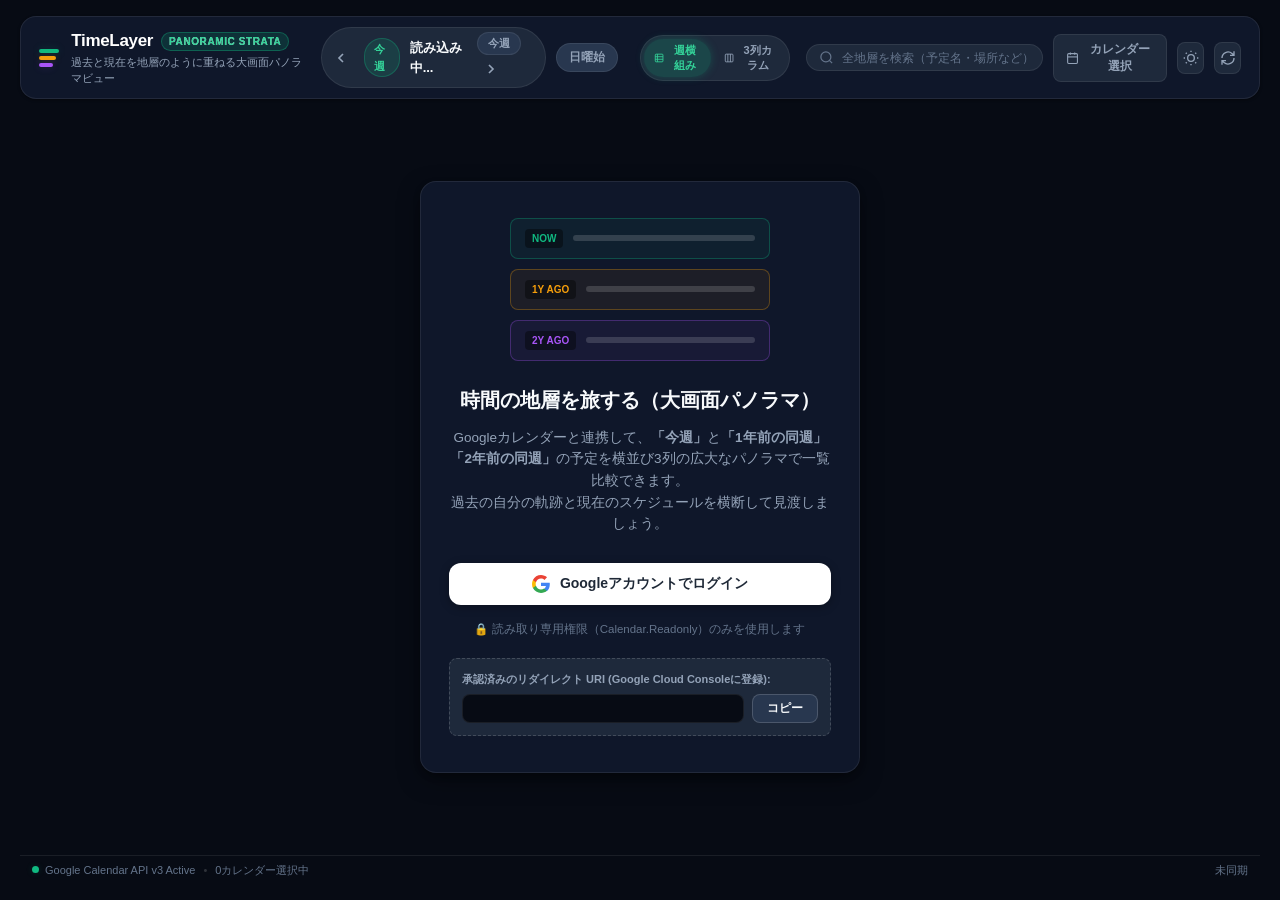
==== commit 5d27d2df: "feat(ux): support Monday-start week toggle with real-time sync across views" ====
--- a/dashboard.html
+++ b/dashboard.html
@@ -4,7 +4,6 @@
   <meta charset="UTF-8">
   <meta name="viewport" content="width=device-width, initial-scale=1.0">
   <title>TimeLayer - 大画面地層ダッシュボード</title>
-  <link rel="stylesheet" href="fonts/fonts.css">
   <link rel="stylesheet" href="dashboard.css">
 </head>
 <body>
@@ -44,6 +43,9 @@
             </button>
           </div>
         </div>
+
+        <!-- Week Start Toggle (outside week-nav-bar enclosure) -->
+        <button id="week-start-toggle-btn" class="pill-btn week-start-btn" title="週の開始曜日を切り替え (日曜 / 月曜)">日曜始</button>
 
         <!-- View Mode Switcher -->
         <div class="view-switcher" role="group" aria-label="表示モード切替">
--- a/dashboard.css
+++ b/dashboard.css
@@ -4,7 +4,7 @@
    ========================================================================== */
 
 :root {
-  --font-family: 'Plus Jakarta Sans', -apple-system, BlinkMacSystemFont, 'Segoe UI', Roboto, 'Hiragino Sans', 'Hiragino Kaku Gothic ProN', 'Yu Gothic UI', Meiryo, 'Noto Sans JP', sans-serif;
+  --font-family: -apple-system, BlinkMacSystemFont, 'Segoe UI', Roboto, 'Hiragino Sans', 'Hiragino Kaku Gothic ProN', 'Yu Gothic UI', Meiryo, sans-serif;
   
   /* Base Palette */
   --bg-primary: #070b14;
@@ -278,6 +278,7 @@
 .header-nav-center {
   display: flex;
   align-items: center;
+  gap: 10px;
 }
 
 .week-nav-bar {
@@ -346,6 +347,18 @@
 .pill-btn:hover {
   background: var(--border-strong);
   color: var(--text-main);
+}
+
+.week-start-btn {
+  font-size: 11.5px;
+  font-weight: 600;
+  padding: 6px 12px;
+  display: inline-flex;
+  align-items: center;
+  justify-content: center;
+  white-space: nowrap;
+  flex-shrink: 0;
+  border-radius: var(--radius-pill);
 }
 
 .view-switcher {
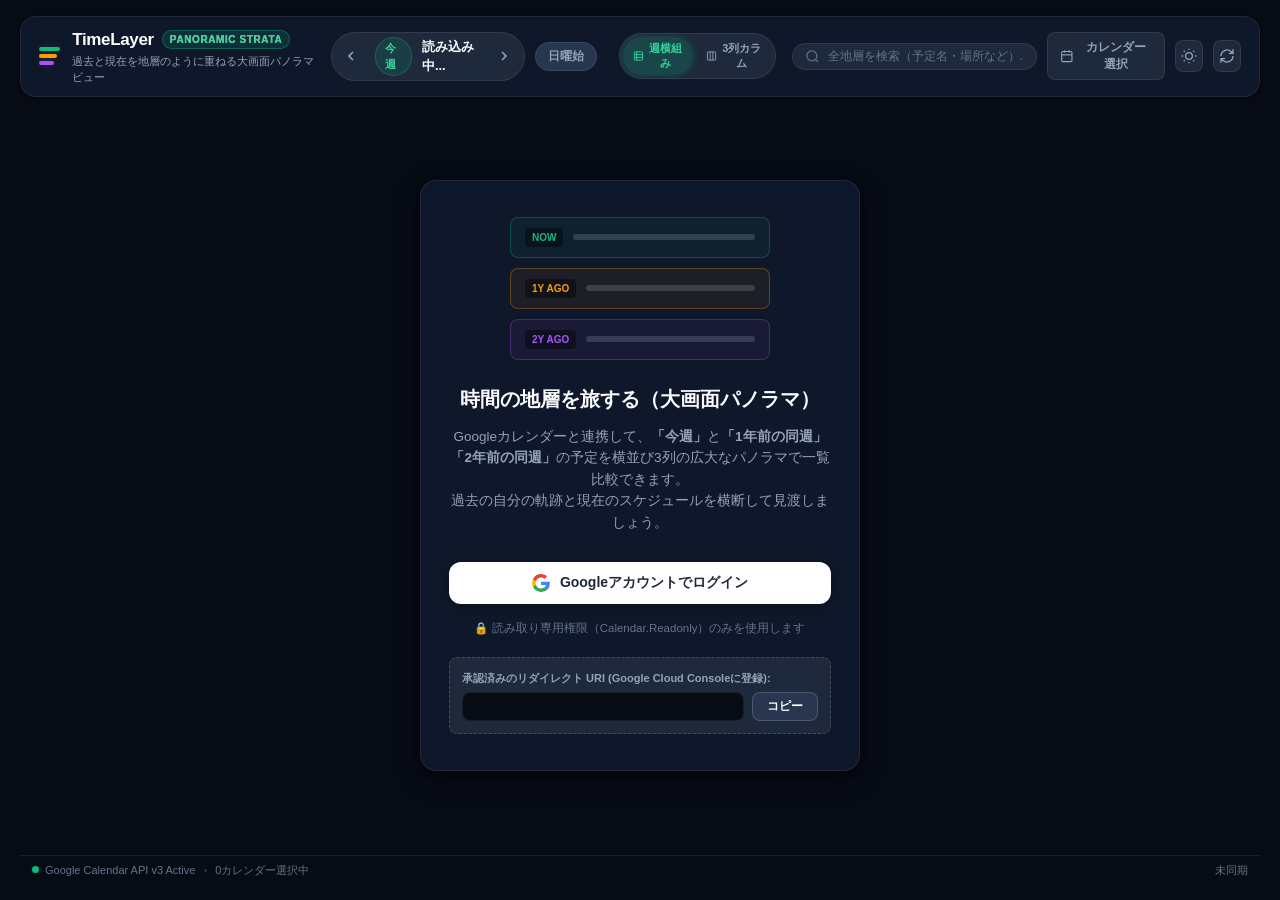
==== commit 31e64560: "feat(ux): clean up week selector with symmetrical arrows and dynamic return-to-today button" ====
--- a/dashboard.html
+++ b/dashboard.html
@@ -34,15 +34,15 @@
             <span id="week-relative-label" class="week-relative-tag">今週</span>
             <span id="week-range-text" class="week-range-text">読み込み中...</span>
           </div>
-          <div class="nav-right">
-            <button id="today-week-btn" class="pill-btn" title="今週に戻る">今週</button>
-            <button id="next-week-btn" class="nav-btn" title="次の週" aria-label="次の週">
-              <svg viewBox="0 0 24 24" width="16" height="16" fill="none" stroke="currentColor" stroke-width="2.5">
-                <polyline points="9 18 15 12 9 6"></polyline>
-              </svg>
-            </button>
-          </div>
-        </div>
+          <button id="next-week-btn" class="nav-btn" title="次の週" aria-label="次の週">
+            <svg viewBox="0 0 24 24" width="16" height="16" fill="none" stroke="currentColor" stroke-width="2.5">
+              <polyline points="9 18 15 12 9 6"></polyline>
+            </svg>
+          </button>
+        </div>
+
+        <!-- Return to current week button (hidden when in current week) -->
+        <button id="today-week-btn" class="pill-btn today-return-btn hidden" title="今週に戻る">今週に戻る ↩</button>
 
         <!-- Week Start Toggle (outside week-nav-bar enclosure) -->
         <button id="week-start-toggle-btn" class="pill-btn week-start-btn" title="週の開始曜日を切り替え (日曜 / 月曜)">日曜始</button>
--- a/dashboard.css
+++ b/dashboard.css
@@ -349,6 +349,39 @@
   color: var(--text-main);
 }
 
+.today-return-btn {
+  font-size: 11.5px;
+  font-weight: 600;
+  padding: 6px 12px;
+  display: inline-flex;
+  align-items: center;
+  justify-content: center;
+  gap: 4px;
+  background: rgba(16, 185, 129, 0.12);
+  border: 1px solid rgba(16, 185, 129, 0.35);
+  color: var(--l1-light);
+  border-radius: var(--radius-pill);
+  cursor: pointer;
+  white-space: nowrap;
+  flex-shrink: 0;
+  transition: all var(--transition-fast);
+}
+.today-return-btn:hover {
+  background: rgba(16, 185, 129, 0.22);
+  border-color: var(--l1-light);
+  color: #ffffff;
+  transform: translateY(-1px);
+}
+[data-theme="light"] .today-return-btn {
+  background: rgba(16, 185, 129, 0.1);
+  border-color: rgba(16, 185, 129, 0.4);
+  color: #047857;
+}
+[data-theme="light"] .today-return-btn:hover {
+  background: rgba(16, 185, 129, 0.18);
+  color: #065f46;
+}
+
 .week-start-btn {
   font-size: 11.5px;
   font-weight: 600;
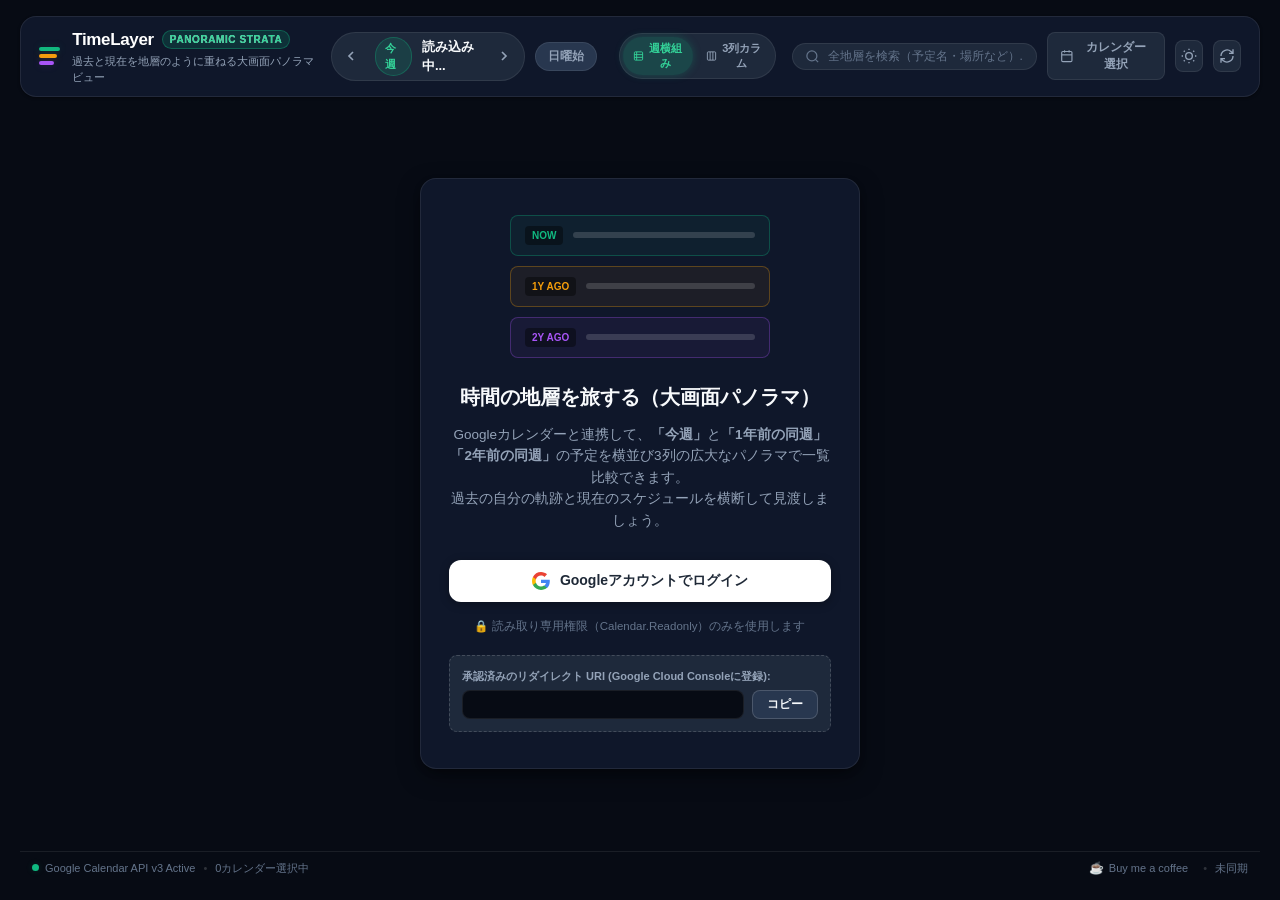
==== commit a69b195a: "feat: add Buy Me a Coffee links and badges to README and UI footers" ====
--- a/dashboard.html
+++ b/dashboard.html
@@ -407,6 +407,11 @@
         <span id="footer-cal-count" class="footer-detail">0カレンダー選択中</span>
       </div>
       <div class="footer-right">
+        <a href="https://buymeacoffee.com/youichinakq" target="_blank" rel="noopener noreferrer" class="coffee-link" title="Buy Me a Coffee で応援する">
+          <span class="coffee-icon">☕</span>
+          <span class="coffee-text">Buy me a coffee</span>
+        </a>
+        <span class="footer-divider">•</span>
         <span id="last-updated" class="last-updated">未同期</span>
       </div>
     </footer>
--- a/dashboard.css
+++ b/dashboard.css
@@ -1677,6 +1677,38 @@
 
 .footer-divider { color: var(--border-strong); }
 
+.footer-right {
+  display: flex;
+  align-items: center;
+  gap: 8px;
+}
+
+.coffee-link {
+  display: inline-flex;
+  align-items: center;
+  gap: 5px;
+  color: var(--text-tertiary);
+  text-decoration: none;
+  padding: 2px 7px;
+  border-radius: var(--radius-sm);
+  font-weight: 500;
+  transition: all var(--transition-fast);
+}
+
+.coffee-link:hover {
+  color: var(--l2-color);
+  background-color: var(--l2-bg);
+}
+
+.coffee-icon {
+  font-size: 12px;
+  line-height: 1;
+}
+
+.coffee-text {
+  font-size: 11px;
+}
+
 /* Responsive Grid */
 @media (max-width: 1100px) {
   .panoramic-grid {
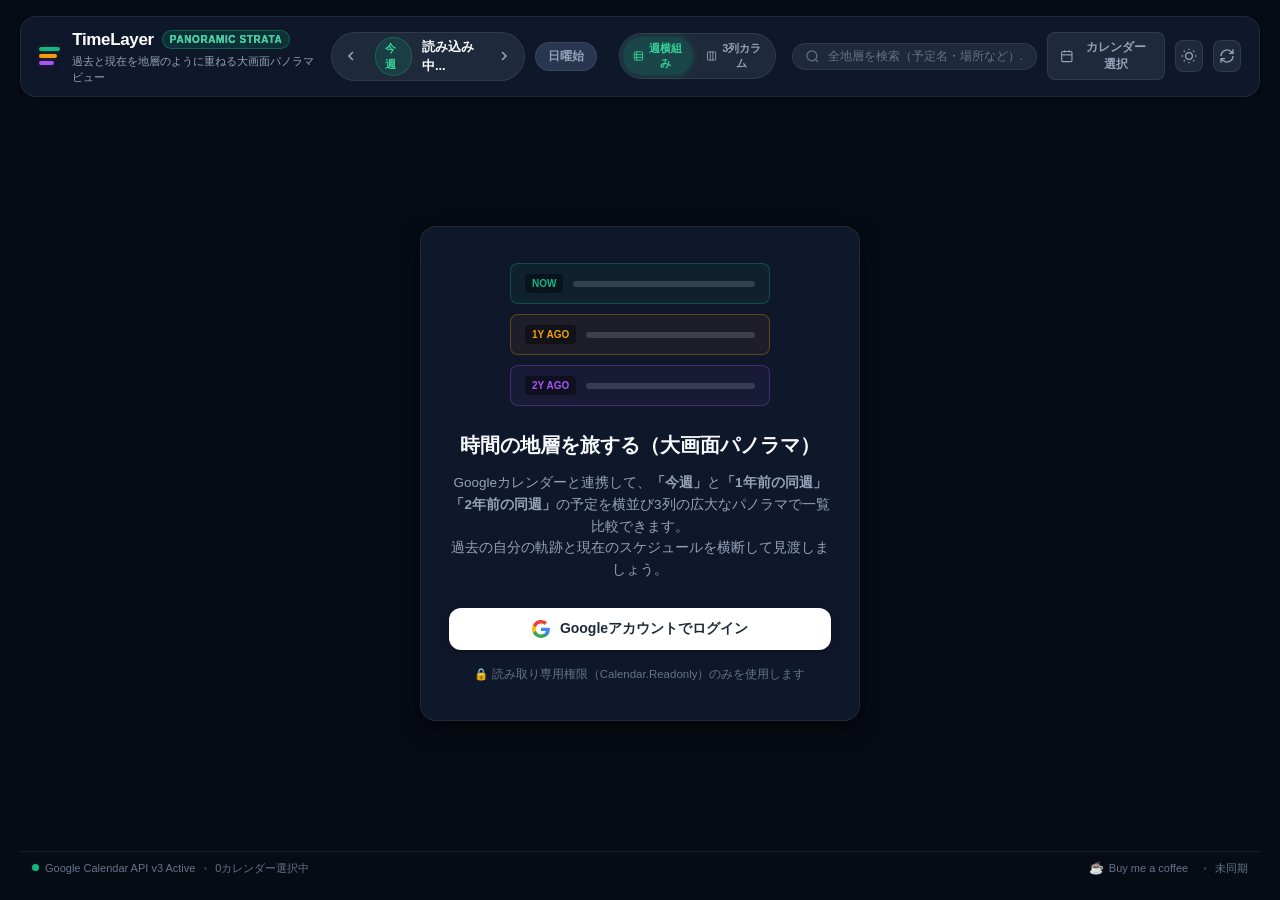
==== commit 4e9deeaf: "style: hide developer redirect uri box from login screens for production" ====
--- a/dashboard.html
+++ b/dashboard.html
@@ -209,8 +209,8 @@
           <span>🔒 読み取り専用権限（Calendar.Readonly）のみを使用します</span>
         </div>
 
-        <!-- Google Cloud 設定用リダイレクトURI表示 -->
-        <div class="redirect-uri-box">
+        <!-- Google Cloud 設定用リダイレクトURI表示 (一般ユーザー向けには非表示) -->
+        <div class="redirect-uri-box hidden">
           <span class="redirect-uri-label">承認済みのリダイレクト URI (Google Cloud Consoleに登録):</span>
           <div class="redirect-uri-input-group">
             <input type="text" id="redirect-uri-input" readonly>
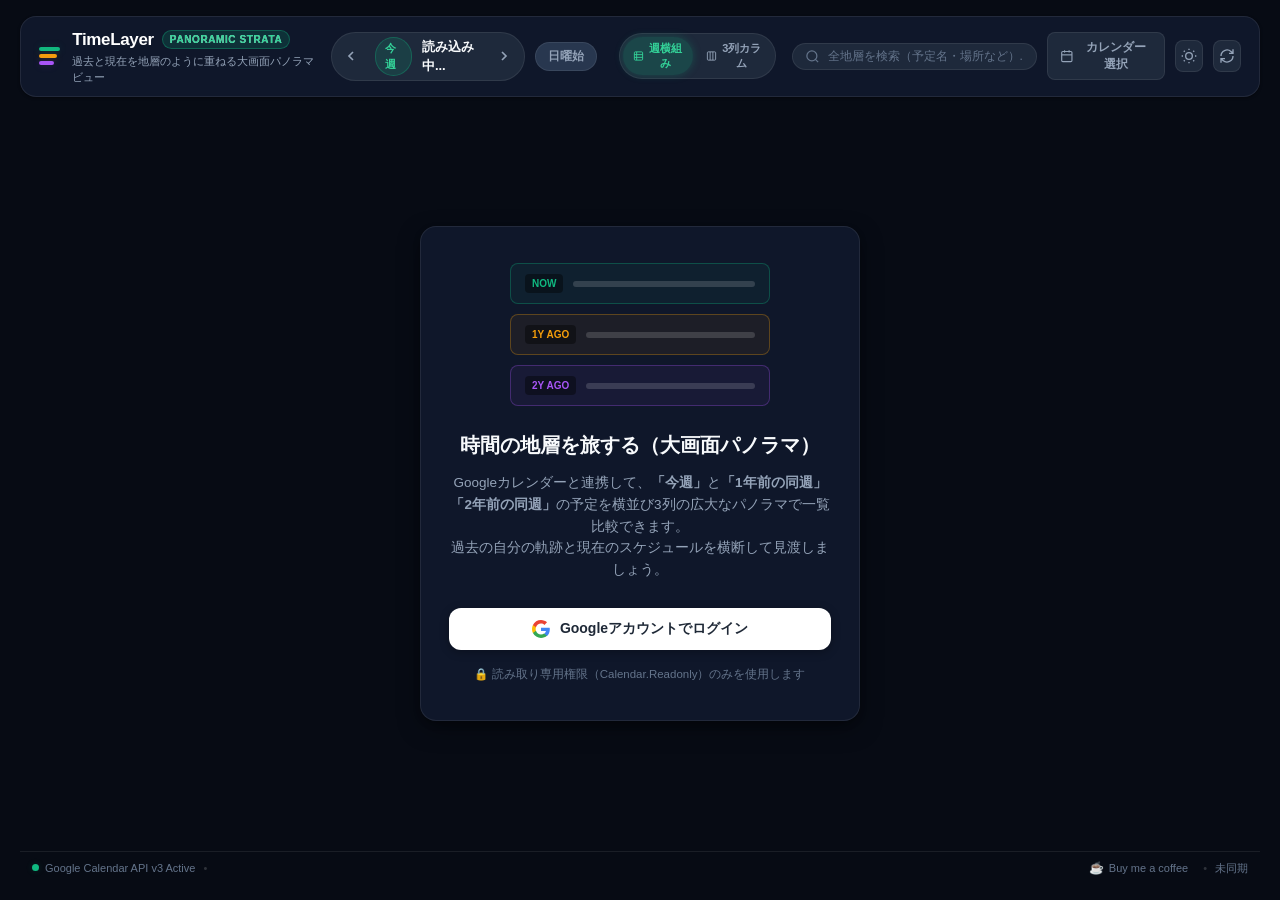
==== commit 3db6a5ef: "feat(i18n): add English UI, locale-aware dates, query override, and store listing" ====
--- a/dashboard.html
+++ b/dashboard.html
@@ -3,7 +3,7 @@
 <head>
   <meta charset="UTF-8">
   <meta name="viewport" content="width=device-width, initial-scale=1.0">
-  <title>TimeLayer - 大画面地層ダッシュボード</title>
+  <title data-i18n="pageTitleDashboard">TimeLayer - 大画面地層ダッシュボード</title>
   <link rel="stylesheet" href="dashboard.css">
 </head>
 <body>
@@ -18,23 +18,23 @@
         </div>
         <div class="brand-info">
           <h1 class="brand-title">TimeLayer <span class="badge-pro">Panoramic Strata</span></h1>
-          <span class="brand-subtitle">過去と現在を地層のように重ねる大画面パノラマビュー</span>
+          <span class="brand-subtitle" data-i18n="dashboardSubtitle">過去と現在を地層のように重ねる大画面パノラマビュー</span>
         </div>
       </div>
 
       <!-- Center Week Navigator & View Switcher -->
       <div class="header-nav-center">
         <div class="week-nav-bar">
-          <button id="prev-week-btn" class="nav-btn" title="前の週" aria-label="前の週">
+          <button id="prev-week-btn" class="nav-btn" title="前の週" aria-label="前の週" data-i18n-title="prevWeek" data-i18n-aria-label="prevWeek">
             <svg viewBox="0 0 24 24" width="16" height="16" fill="none" stroke="currentColor" stroke-width="2.5">
               <polyline points="15 18 9 12 15 6"></polyline>
             </svg>
           </button>
           <div class="week-info">
-            <span id="week-relative-label" class="week-relative-tag">今週</span>
-            <span id="week-range-text" class="week-range-text">読み込み中...</span>
+            <span id="week-relative-label" class="week-relative-tag" data-i18n="thisWeek">今週</span>
+            <span id="week-range-text" class="week-range-text" data-i18n="loading">読み込み中...</span>
           </div>
-          <button id="next-week-btn" class="nav-btn" title="次の週" aria-label="次の週">
+          <button id="next-week-btn" class="nav-btn" title="次の週" aria-label="次の週" data-i18n-title="nextWeek" data-i18n-aria-label="nextWeek">
             <svg viewBox="0 0 24 24" width="16" height="16" fill="none" stroke="currentColor" stroke-width="2.5">
               <polyline points="9 18 15 12 9 6"></polyline>
             </svg>
@@ -42,29 +42,29 @@
         </div>
 
         <!-- Return to current week button (hidden when in current week) -->
-        <button id="today-week-btn" class="pill-btn today-return-btn hidden" title="今週に戻る">今週に戻る ↩</button>
+        <button id="today-week-btn" class="pill-btn today-return-btn hidden" title="今週に戻る" data-i18n="returnThisWeekLong" data-i18n-title="returnThisWeekTitle">今週に戻る ↩</button>
 
         <!-- Week Start Toggle (outside week-nav-bar enclosure) -->
-        <button id="week-start-toggle-btn" class="pill-btn week-start-btn" title="週の開始曜日を切り替え (日曜 / 月曜)">日曜始</button>
+        <button id="week-start-toggle-btn" class="pill-btn week-start-btn" title="週の開始曜日を切り替え (日曜 / 月曜)" data-i18n="weekStartSun" data-i18n-title="weekStartSunTitle">日曜始</button>
 
         <!-- View Mode Switcher -->
-        <div class="view-switcher" role="group" aria-label="表示モード切替">
-          <button id="btn-view-matrix" class="view-switch-btn active" title="週を横組み（曜日×地層マトリクス）で比較表示">
+        <div class="view-switcher" role="group" aria-label="表示モード切替" data-i18n-aria-label="viewSwitcherAria">
+          <button id="btn-view-matrix" class="view-switch-btn active" title="週を横組み（曜日×地層マトリクス）で比較表示" data-i18n-title="viewMatrixTitle">
             <svg viewBox="0 0 24 24" width="14" height="14" fill="none" stroke="currentColor" stroke-width="2">
               <rect x="3" y="3" width="18" height="18" rx="2"/>
               <line x1="3" y1="9" x2="21" y2="9"/>
               <line x1="3" y1="15" x2="21" y2="15"/>
               <line x1="8" y1="3" x2="8" y2="21"/>
             </svg>
-            <span>週横組み</span>
+            <span data-i18n="viewMatrixLabel">週横組み</span>
           </button>
-          <button id="btn-view-columns" class="view-switch-btn" title="年別3列カラムで縦スクロール表示">
+          <button id="btn-view-columns" class="view-switch-btn" title="年別3列カラムで縦スクロール表示" data-i18n-title="viewColumnsTitle">
             <svg viewBox="0 0 24 24" width="14" height="14" fill="none" stroke="currentColor" stroke-width="2">
               <rect x="3" y="3" width="18" height="18" rx="2"/>
               <line x1="9" y1="3" x2="9" y2="21"/>
               <line x1="15" y1="3" x2="15" y2="21"/>
             </svg>
-            <span>3列カラム</span>
+            <span data-i18n="viewColumnsLabel">3列カラム</span>
           </button>
         </div>
       </div>
@@ -77,25 +77,25 @@
             <circle cx="11" cy="11" r="8"/>
             <line x1="21" y1="21" x2="16.65" y2="16.65"/>
           </svg>
-          <input type="text" id="search-input" class="search-input" placeholder="全地層を検索（予定名・場所など）..." autocomplete="off">
-          <button id="search-clear-btn" class="search-clear-btn hidden" title="クリア">&times;</button>
-          <span id="search-match-count" class="search-match-count hidden">0件</span>
+          <input type="text" id="search-input" class="search-input" placeholder="全地層を検索（予定名・場所など）..." data-i18n-placeholder="searchPlaceholderDashboard" autocomplete="off">
+          <button id="search-clear-btn" class="search-clear-btn hidden" title="クリア" data-i18n-title="clearSearch">&times;</button>
+          <span id="search-match-count" class="search-match-count hidden">0</span>
         </div>
 
         <!-- Calendar Selector Toggle -->
-        <button id="calendar-toggle-btn" class="action-btn" title="表示カレンダーを選択・管理">
+        <button id="calendar-toggle-btn" class="action-btn" title="表示カレンダーを選択・管理" data-i18n-title="calToggleTitle">
           <svg viewBox="0 0 24 24" width="16" height="16" fill="none" stroke="currentColor" stroke-width="2">
             <rect x="3" y="4" width="18" height="18" rx="2" ry="2"/>
             <line x1="16" y1="2" x2="16" y2="6"/>
             <line x1="8" y1="2" x2="8" y2="6"/>
             <line x1="3" y1="10" x2="21" y2="10"/>
           </svg>
-          <span id="calendar-btn-label">カレンダー選択</span>
+          <span id="calendar-btn-label" data-i18n="calBtnLabel">カレンダー選択</span>
           <span id="calendar-badge-count" class="action-badge hidden">0</span>
         </button>
 
         <!-- Theme Switcher (Dark / Light) -->
-        <button id="theme-toggle-btn" class="icon-btn" title="ライトモードに切り替え" aria-label="テーマ切替">
+        <button id="theme-toggle-btn" class="icon-btn" title="ライトモードに切り替え" aria-label="テーマ切替" data-i18n-title="themeToggleLight" data-i18n-aria-label="themeToggleAria">
           <svg class="theme-icon sun-icon" viewBox="0 0 24 24" width="16" height="16" fill="none" stroke="currentColor" stroke-width="2">
             <circle cx="12" cy="12" r="5"/>
             <line x1="12" y1="1" x2="12" y2="3"/>
@@ -113,14 +113,14 @@
         </button>
 
         <!-- Refresh -->
-        <button id="refresh-btn" class="icon-btn" title="カレンダーを更新" aria-label="更新">
+        <button id="refresh-btn" class="icon-btn" title="カレンダーを更新" aria-label="更新" data-i18n-title="refreshTitle" data-i18n-aria-label="refreshAria">
           <svg viewBox="0 0 24 24" width="16" height="16" fill="none" stroke="currentColor" stroke-width="2">
             <path d="M21 2v6h-6M3 12a9 9 0 0 1 15-6.7L21 8M3 22v-6h6M21 12a9 9 0 0 1-15 6.7L3 16"/>
           </svg>
         </button>
 
         <!-- Sign Out -->
-        <button id="signout-btn" class="icon-btn hidden" title="ログアウト" aria-label="ログアウト">
+        <button id="signout-btn" class="icon-btn hidden" title="ログアウト" aria-label="ログアウト" data-i18n-title="signoutTitle" data-i18n-aria-label="signoutAria">
           <svg viewBox="0 0 24 24" width="16" height="16" fill="none" stroke="currentColor" stroke-width="2">
             <path d="M9 21H5a2 2 0 0 1-2-2V5a2 2 0 0 1 2-2h4M16 17l5-5-5-5M21 12H9"/>
           </svg>
@@ -141,17 +141,17 @@
         <div class="calendar-panel-header">
           <div class="calendar-panel-title-group">
             <span class="panel-icon">📅</span>
-            <span class="panel-title">表示カレンダーの選択</span>
-            <span id="calendar-selected-summary" class="calendar-summary-tag">0件選択中</span>
+            <span class="panel-title" data-i18n="calPanelTitle">表示カレンダー選択</span>
+            <span id="calendar-selected-summary" class="calendar-summary-tag"></span>
           </div>
-          <button id="calendar-panel-close" class="panel-close-btn">&times;</button>
+          <button id="calendar-panel-close" class="panel-close-btn" title="閉じる" data-i18n-title="close">&times;</button>
         </div>
 
         <div class="calendar-actions-bar">
-          <button id="btn-cal-all" class="cal-action-btn">すべて選択</button>
-          <button id="btn-cal-primary" class="cal-action-btn">メインのみ</button>
-          <button id="btn-cal-holiday" class="cal-action-btn">祝日切替</button>
-          <button id="btn-cal-reload" class="cal-action-btn icon-only" title="カレンダー一覧を再取得">
+          <button id="btn-cal-all" class="cal-action-btn" data-i18n="calBtnAll">すべて選択</button>
+          <button id="btn-cal-primary" class="cal-action-btn" data-i18n="calBtnPrimary">メインのみ</button>
+          <button id="btn-cal-holiday" class="cal-action-btn" data-i18n="calBtnHoliday">祝日切替</button>
+          <button id="btn-cal-reload" class="cal-action-btn icon-only" title="カレンダー一覧を再取得" data-i18n-title="calBtnReloadTitle">
             <svg viewBox="0 0 24 24" width="14" height="14" fill="none" stroke="currentColor" stroke-width="2">
               <path d="M21 2v6h-6M3 12a9 9 0 0 1 15-6.7L21 8M3 22v-6h6M21 12a9 9 0 0 1-15 6.7L3 16"/>
             </svg>
@@ -160,7 +160,7 @@
 
         <div id="calendar-list-loading" class="calendar-list-loading hidden">
           <div class="mini-spinner"></div>
-          <span>カレンダーを取得中...</span>
+          <span data-i18n="calListLoading">カレンダーを取得中...</span>
         </div>
 
         <div id="calendar-list" class="calendar-list">
@@ -189,8 +189,8 @@
           </div>
         </div>
 
-        <h2 class="welcome-title">時間の地層を旅する（大画面パノラマ）</h2>
-        <p class="welcome-desc">
+        <h2 class="welcome-title" data-i18n="welcomeTitleDashboard">時間の地層を旅する（大画面パノラマ）</h2>
+        <p class="welcome-desc" data-i18n-html="welcomeDescDashboard">
           Googleカレンダーと連携して、<strong>「今週」</strong>と<strong>「1年前の同週」「2年前の同週」</strong>の予定を横並び3列の広大なパノラマで一覧比較できます。<br>
           過去の自分の軌跡と現在のスケジュールを横断して見渡しましょう。
         </p>
@@ -202,19 +202,19 @@
             <path fill="#FBBC05" d="M5.28 14.27c-.25-.72-.38-1.49-.38-2.27s.13-1.55.38-2.27V6.58H1.25C.45 8.18 0 9.99 0 12s.45 3.82 1.25 5.42l4.03-3.15z"/>
             <path fill="#EA4335" d="M12 4.75c1.77 0 3.35.61 4.6 1.8l3.42-3.42C17.95 1.19 15.24 0 12 0 7.33 0 3.26 2.64 1.25 6.58l4.03 3.15c.95-2.83 3.6-4.98 6.72-4.98z"/>
           </svg>
-          <span>Googleアカウントでログイン</span>
+          <span data-i18n="signinBtn">Googleアカウントでログイン</span>
         </button>
 
         <div class="auth-security-notice">
-          <span>🔒 読み取り専用権限（Calendar.Readonly）のみを使用します</span>
+          <span data-i18n="authSecurityNotice">🔒 読み取り専用権限（Calendar.Readonly）のみを使用します</span>
         </div>
 
         <!-- Google Cloud 設定用リダイレクトURI表示 (一般ユーザー向けには非表示) -->
         <div class="redirect-uri-box hidden">
-          <span class="redirect-uri-label">承認済みのリダイレクト URI (Google Cloud Consoleに登録):</span>
+          <span class="redirect-uri-label" data-i18n="redirectUriLabel">承認済みのリダイレクト URI:</span>
           <div class="redirect-uri-input-group">
             <input type="text" id="redirect-uri-input" readonly>
-            <button id="copy-uri-btn" class="copy-btn" title="URIをコピー">コピー</button>
+            <button id="copy-uri-btn" class="copy-btn" title="URIをコピー" data-i18n="copyBtn" data-i18n-title="copyUriTitle">コピー</button>
           </div>
         </div>
       </div>
@@ -225,7 +225,7 @@
       <!-- Loading Overlay -->
       <div id="loader" class="loader-overlay hidden">
         <div class="loader-spinner"></div>
-        <span class="loader-text">全地層（現在・1年前・2年前）を発掘中...</span>
+        <span class="loader-text" data-i18n="loaderDashboard">全地層（現在・1年前・2年前）を発掘中...</span>
       </div>
 
       <!-- View Mode A: Week Matrix View (週横組み: 曜日横軸 × 3地層縦軸) -->
@@ -235,7 +235,7 @@
             <!-- 曜日ヘッダー行 -->
             <div class="matrix-header-row">
               <div class="matrix-corner-cell">
-                <span class="matrix-corner-tag">地層 \ 曜日</span>
+                <span class="matrix-corner-tag" data-i18n="matrixCornerTag">地層 \ 曜日</span>
               </div>
               <div class="matrix-day-header" data-day="0">
                 <span class="day-name day-sun">日</span>
@@ -271,9 +271,9 @@
             <div class="matrix-strata-row layer-theme-present" id="matrix-row-present">
               <div class="matrix-strata-label-cell">
                 <span class="layer-pill">Layer 01</span>
-                <span class="matrix-strata-title">表層 (現在)</span>
+                <span class="matrix-strata-title" data-i18n="layerPresent">表層 (現在)</span>
                 <span id="matrix-date-present" class="matrix-strata-sub">-</span>
-                <span id="matrix-count-present" class="event-count-badge">0件</span>
+                <span id="matrix-count-present" class="event-count-badge">0</span>
               </div>
               <div class="matrix-strata-content-area">
                 <!-- 複数日にまたがる全日予定の帯トラック -->
@@ -295,9 +295,9 @@
             <div class="matrix-strata-row layer-theme-1yr" id="matrix-row-1yr">
               <div class="matrix-strata-label-cell">
                 <span class="layer-pill">Layer 02</span>
-                <span class="matrix-strata-title">中間層 (1年前)</span>
+                <span class="matrix-strata-title" data-i18n="layer1yr">中間層 (1年前)</span>
                 <span id="matrix-date-1yr" class="matrix-strata-sub">-</span>
-                <span id="matrix-count-1yr" class="event-count-badge">0件</span>
+                <span id="matrix-count-1yr" class="event-count-badge">0</span>
               </div>
               <div class="matrix-strata-content-area">
                 <!-- 複数日にまたがる全日予定の帯トラック -->
@@ -319,9 +319,9 @@
             <div class="matrix-strata-row layer-theme-2yr" id="matrix-row-2yr">
               <div class="matrix-strata-label-cell">
                 <span class="layer-pill">Layer 03</span>
-                <span class="matrix-strata-title">深層 (2年前)</span>
+                <span class="matrix-strata-title" data-i18n="layer2yr">深層 (2年前)</span>
                 <span id="matrix-date-2yr" class="matrix-strata-sub">-</span>
-                <span id="matrix-count-2yr" class="event-count-badge">0件</span>
+                <span id="matrix-count-2yr" class="event-count-badge">0</span>
               </div>
               <div class="matrix-strata-content-area">
                 <!-- 複数日にまたがる全日予定の帯トラック -->
@@ -350,11 +350,11 @@
             <header class="column-header">
               <div class="column-badge-row">
                 <span class="layer-pill">Layer 01</span>
-                <span class="column-depth-title">表層 (現在)</span>
+                <span class="column-depth-title" data-i18n="layerPresent">表層 (現在)</span>
               </div>
               <div class="column-range-row">
                 <span id="date-present" class="column-date-range">-</span>
-                <span id="count-present" class="event-count-badge">0件</span>
+                <span id="count-present" class="event-count-badge">0</span>
               </div>
             </header>
             <div class="column-body">
@@ -367,11 +367,11 @@
             <header class="column-header">
               <div class="column-badge-row">
                 <span class="layer-pill">Layer 02</span>
-                <span class="column-depth-title">中間層 (1年前)</span>
+                <span class="column-depth-title" data-i18n="layer1yr">中間層 (1年前)</span>
               </div>
               <div class="column-range-row">
                 <span id="date-1yr" class="column-date-range">-</span>
-                <span id="count-1yr" class="event-count-badge">0件</span>
+                <span id="count-1yr" class="event-count-badge">0</span>
               </div>
             </header>
             <div class="column-body">
@@ -384,11 +384,11 @@
             <header class="column-header">
               <div class="column-badge-row">
                 <span class="layer-pill">Layer 03</span>
-                <span class="column-depth-title">深層 (2年前)</span>
+                <span class="column-depth-title" data-i18n="layer2yr">深層 (2年前)</span>
               </div>
               <div class="column-range-row">
                 <span id="date-2yr" class="column-date-range">-</span>
-                <span id="count-2yr" class="event-count-badge">0件</span>
+                <span id="count-2yr" class="event-count-badge">0</span>
               </div>
             </header>
             <div class="column-body">
@@ -404,15 +404,15 @@
       <div class="footer-left">
         <span class="footer-status">Google Calendar API v3 Active</span>
         <span class="footer-divider">•</span>
-        <span id="footer-cal-count" class="footer-detail">0カレンダー選択中</span>
+        <span id="footer-cal-count" class="footer-detail"></span>
       </div>
       <div class="footer-right">
-        <a href="https://buymeacoffee.com/youichinakq" target="_blank" rel="noopener noreferrer" class="coffee-link" title="Buy Me a Coffee で応援する">
+        <a href="https://buymeacoffee.com/youichinakq" target="_blank" rel="noopener noreferrer" class="coffee-link" title="Buy Me a Coffee で応援する" data-i18n-title="coffeeTitle">
           <span class="coffee-icon">☕</span>
           <span class="coffee-text">Buy me a coffee</span>
         </a>
         <span class="footer-divider">•</span>
-        <span id="last-updated" class="last-updated">未同期</span>
+        <span id="last-updated" class="last-updated" data-i18n="notSynced">未同期</span>
       </div>
     </footer>
   </div>
--- a/dashboard.css
+++ b/dashboard.css
@@ -1347,15 +1347,20 @@
   border-left-color: #ef4444;
 }
 
-.event-item.search-dimmed-item {
+.event-item.search-dimmed-item,
+.multi-day-banner.search-dimmed-item {
   opacity: 0.2;
   filter: grayscale(85%);
 }
 
+.event-item.search-matched-item,
+.multi-day-banner.search-matched-item {
+  border-color: rgba(52, 211, 153, 0.85);
+  box-shadow: 0 0 12px rgba(16, 185, 129, 0.28);
+}
+
 .event-item.search-matched-item {
-  border-color: rgba(52, 211, 153, 0.55);
   background: rgba(16, 185, 129, 0.09);
-  box-shadow: 0 0 12px rgba(16, 185, 129, 0.2);
 }
 
 /* 1行目を丸ごと使って大きく表示する予定タイトル */
@@ -1634,7 +1639,7 @@
 }
 
 .copy-btn:hover {
-  background: var(--bg-surface-hover);
+  background: var(--bg-surface-elevated);
   border-color: var(--l1-color);
   color: #ffffff;
 }
